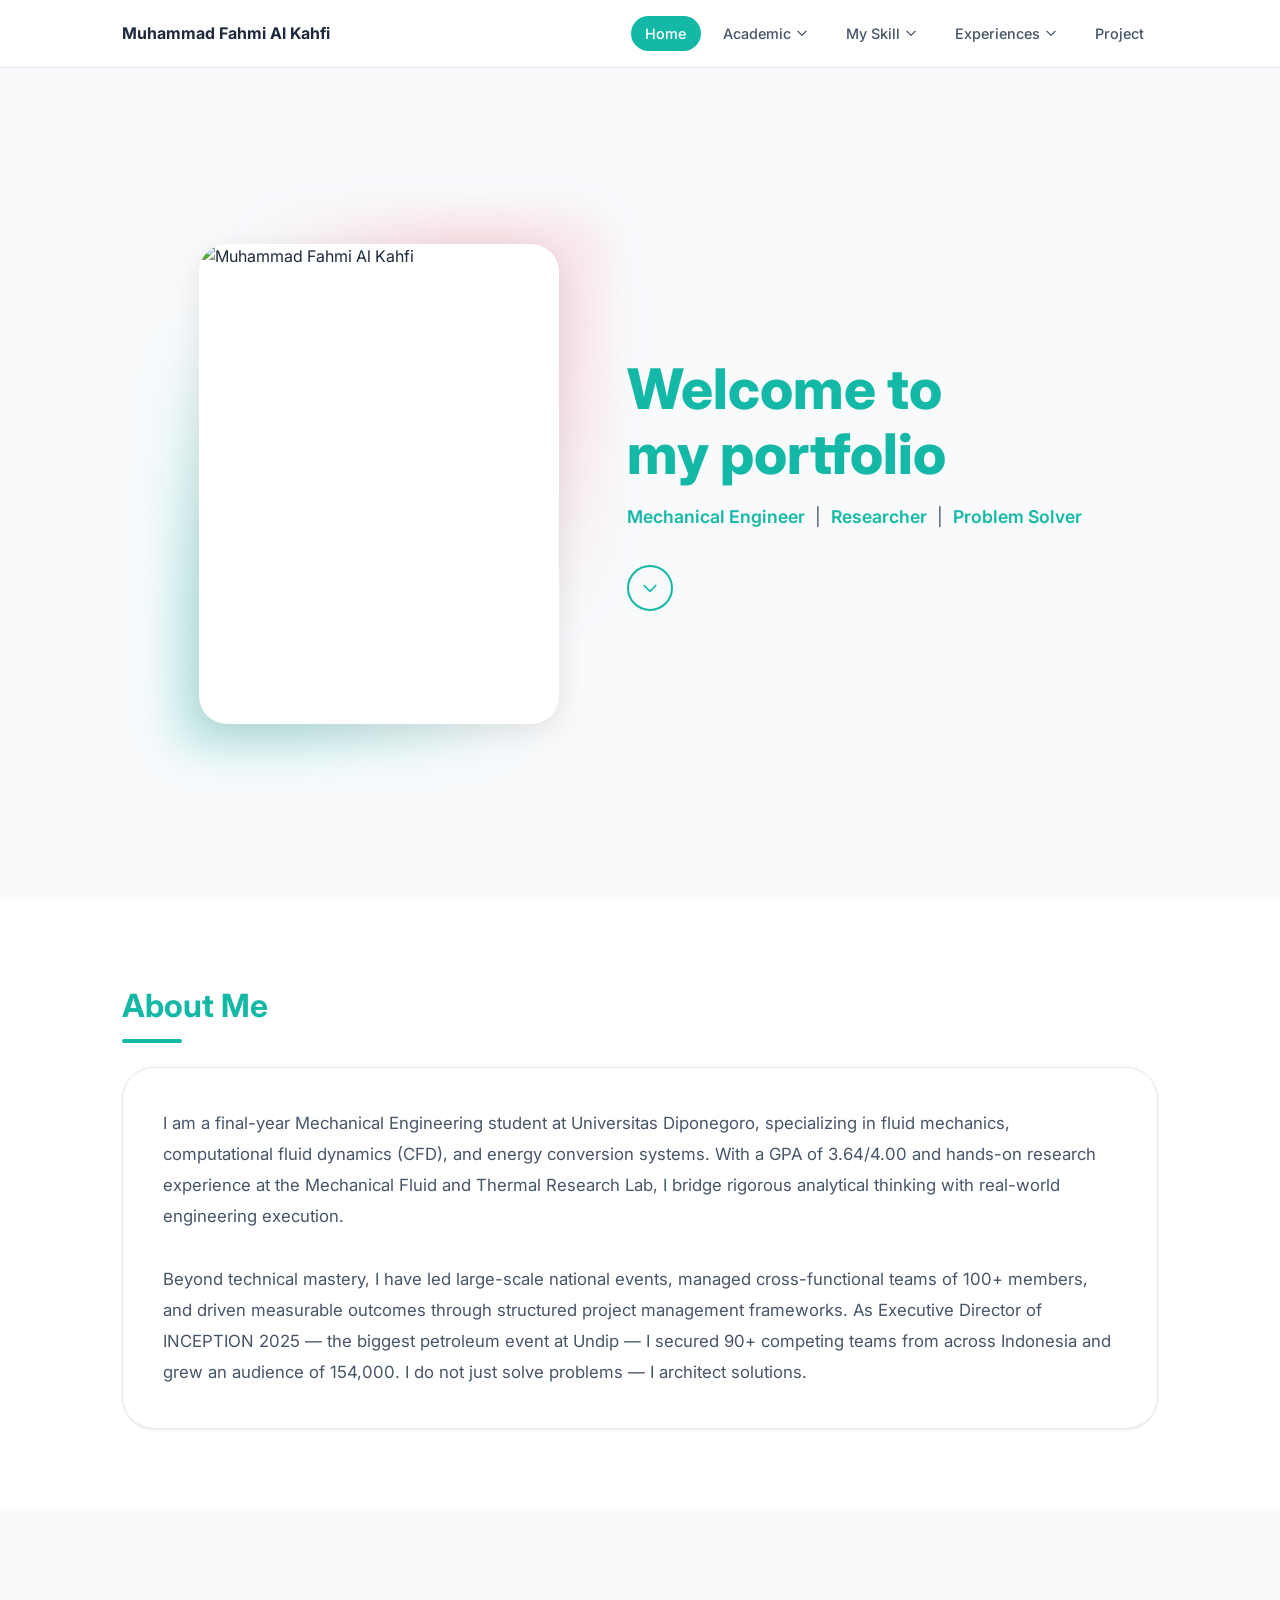
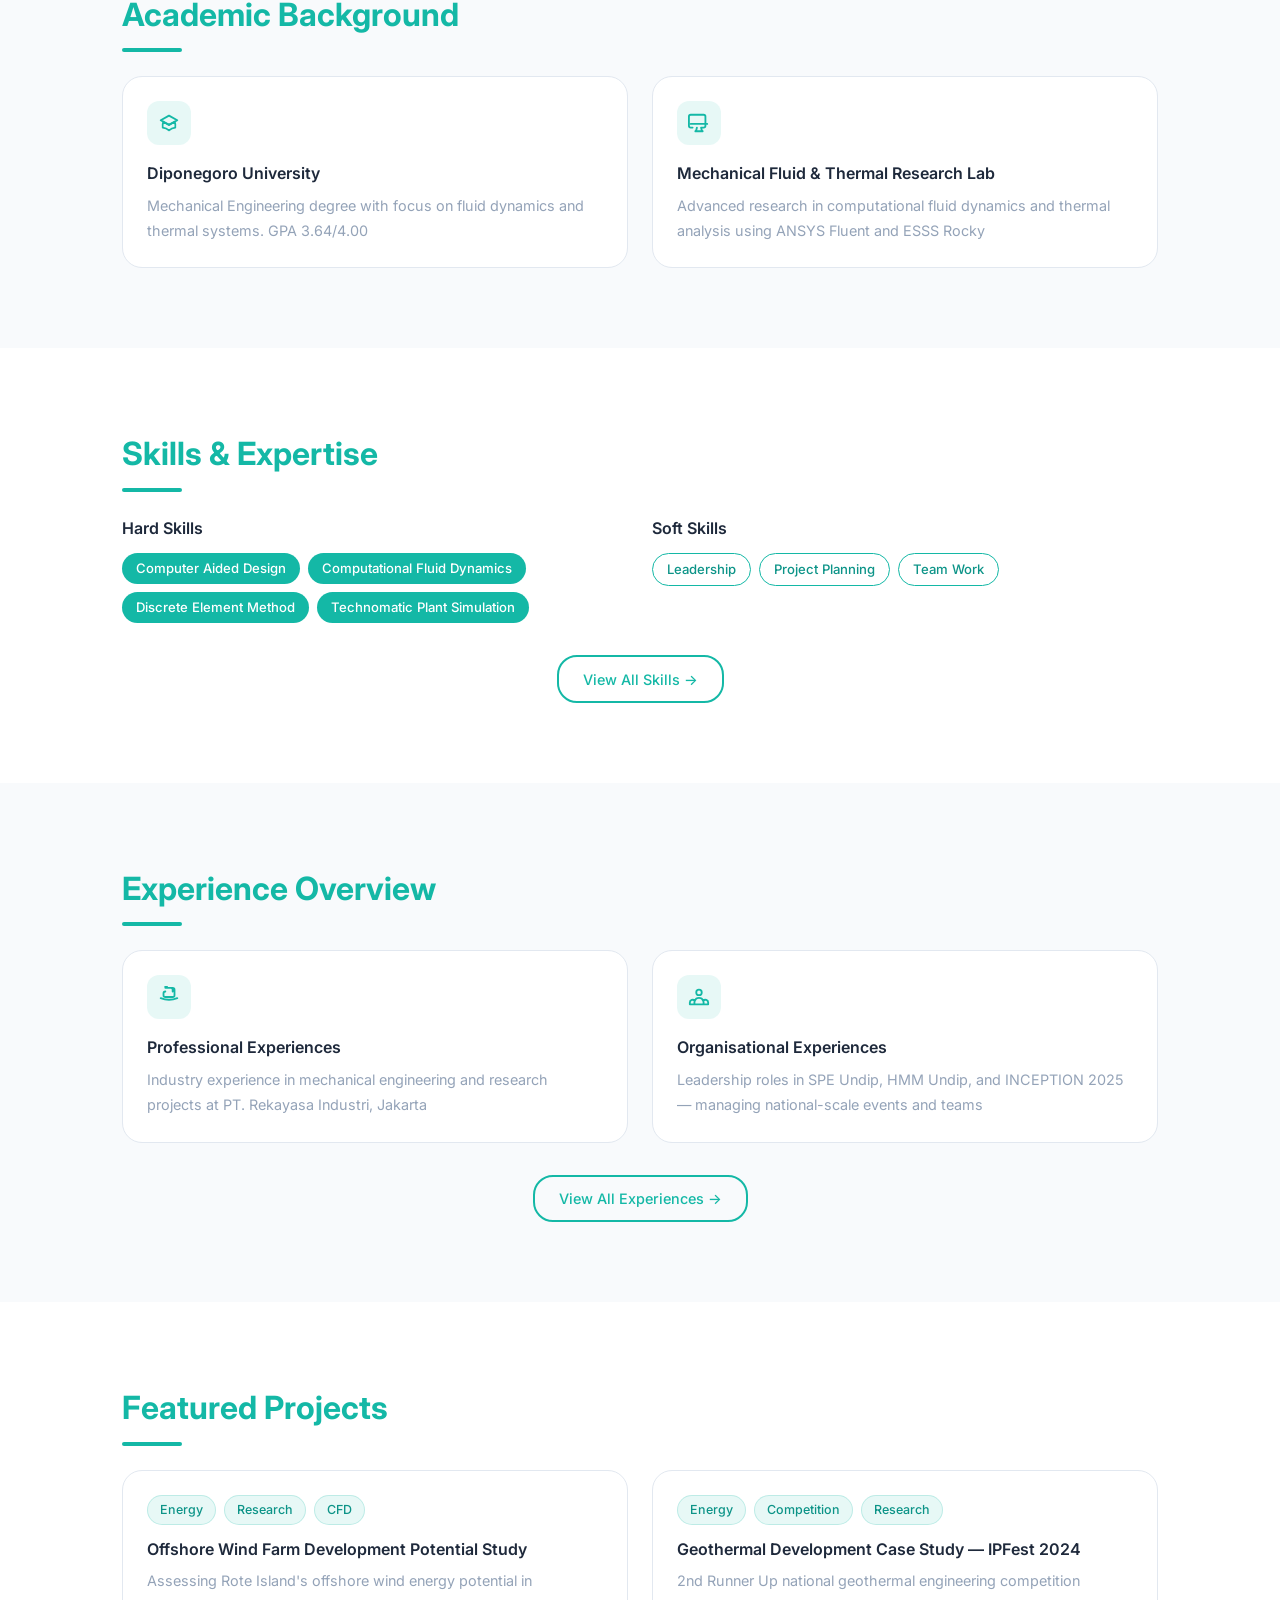
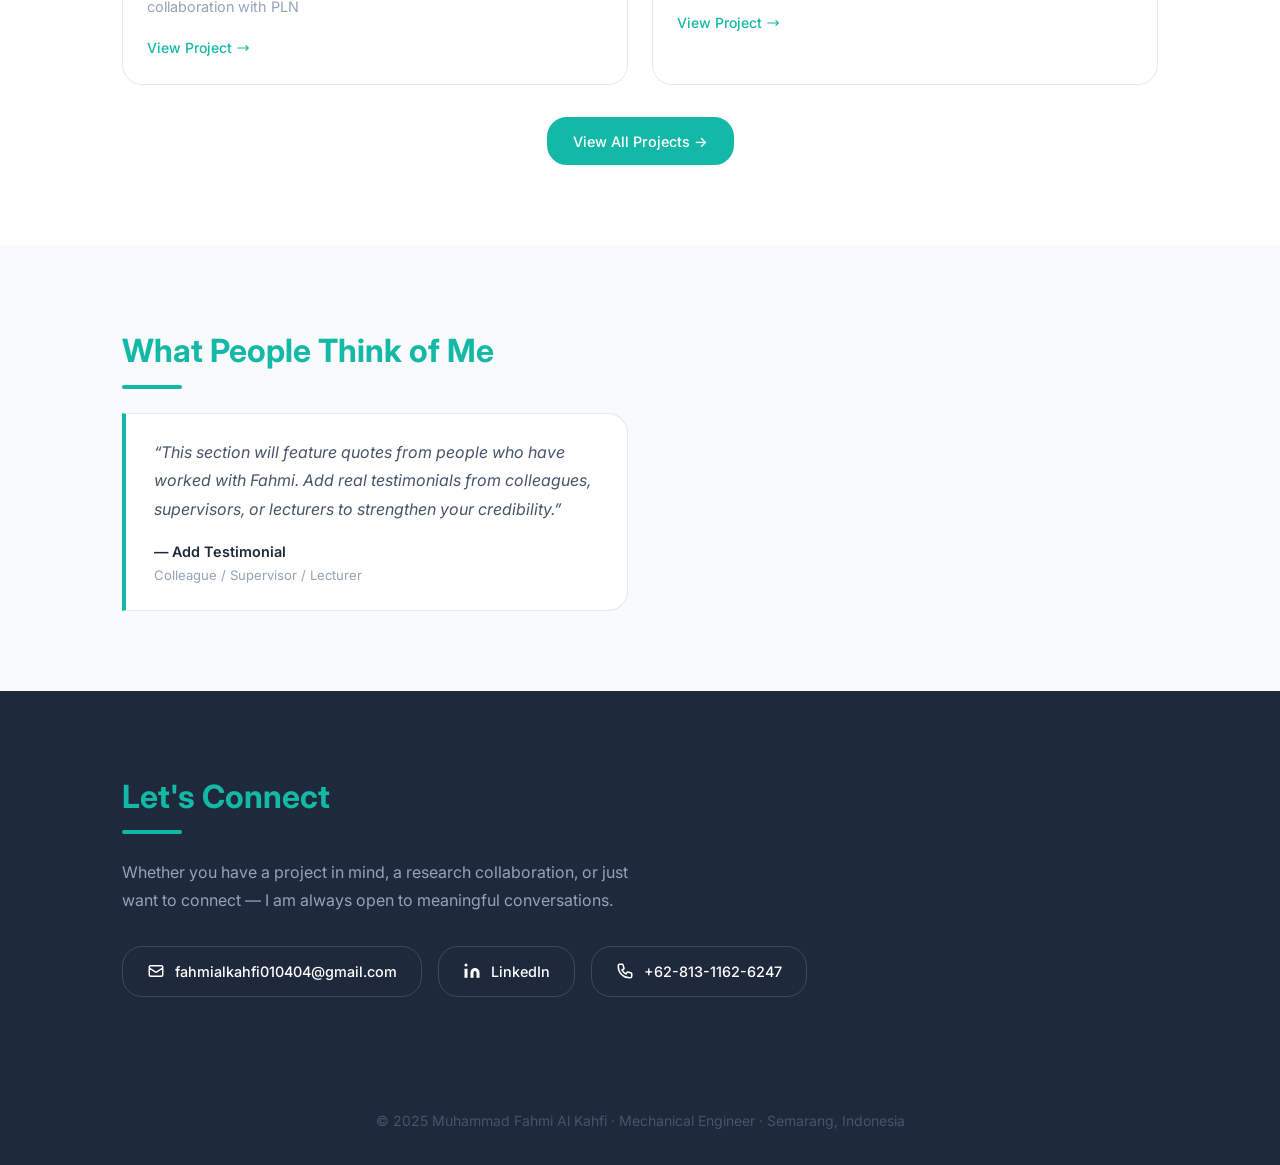
==== index.html @ cd157254 "Initial commit - portfolio website" ====
<!DOCTYPE html>
<html lang="en">
<head>
  <meta charset="UTF-8" />
  <meta name="viewport" content="width=device-width, initial-scale=1.0" />
  <title>Muhammad Fahmi Al Kahfi — Portfolio</title>
  <meta name="description" content="Portfolio of Muhammad Fahmi Al Kahfi — Mechanical Engineer, Researcher, Problem Solver." />
  <link rel="stylesheet" href="assets/style.css" />
  <style>
    /* ---- HERO ---- */
    .hero {
      min-height: calc(100vh - var(--nav-h));
      background: var(--bg);
      display: flex;
      align-items: center;
      overflow: hidden;
      position: relative;
    }
    .hero-inner {
      display: flex;
      align-items: center;
      justify-content: space-between;
      gap: 3rem;
      width: 100%;
    }
    /* Photo side */
    .hero-photo-wrap {
      position: relative;
      flex-shrink: 0;
      width: 380px;
    }
    .hero-glow {
      position: absolute;
      inset: -30px;
      border-radius: var(--radius-xl);
      background: radial-gradient(ellipse at 70% 20%, var(--pink-soft) 0%, transparent 55%),
                  radial-gradient(ellipse at 20% 80%, var(--teal-glow) 0%, transparent 55%);
      filter: blur(18px);
      z-index: 0;
    }
    .hero-photo-card {
      position: relative;
      z-index: 1;
      background: var(--white);
      border-radius: 28px;
      overflow: hidden;
      box-shadow: var(--shadow-lg);
      aspect-ratio: 3/4;
      max-height: 480px;
    }
    .hero-photo-card img {
      width: 100%;
      height: 100%;
      object-fit: cover;
      object-position: top center;
      display: block;
    }
    /* Text side */
    .hero-text { flex: 1; }
    .hero-text h1 {
      color: var(--teal);
      margin-bottom: 1rem;
    }
    .hero-roles {
      font-size: 1.1rem;
      color: var(--mid);
      margin-bottom: 2rem;
    }
    .hero-roles span { color: var(--teal); font-weight: 600; }

    /* ---- ABOUT ---- */
    .about-box {
      background: var(--white);
      border: 1px solid var(--border);
      border-radius: var(--radius-xl);
      padding: 2.5rem;
      box-shadow: var(--shadow-sm);
    }
    .about-box p {
      font-size: 1.05rem;
      line-height: 1.85;
    }

    /* ---- SUMMARY CARDS ---- */
    .summary-card {
      background: var(--white);
      border: 1px solid var(--border);
      border-radius: var(--radius-lg);
      padding: 1.5rem;
      transition: box-shadow var(--transition), transform var(--transition);
      display: block;
      color: inherit;
    }
    .summary-card:hover {
      box-shadow: var(--shadow-lg);
      transform: translateY(-4px);
    }
    .summary-card h4 { color: var(--dark); margin-bottom: 0.4rem; }
    .summary-card p { font-size: 0.9rem; color: var(--muted); }

    /* ---- SKILL CHIPS ---- */
    .skill-chips { display: flex; flex-wrap: wrap; gap: 0.5rem; margin-top: 0.75rem; }
    .chip {
      padding: 5px 14px;
      border-radius: 20px;
      font-size: 0.82rem;
      font-weight: 500;
      background: var(--teal);
      color: var(--white);
    }
    .chip.soft {
      background: transparent;
      border: 1.5px solid var(--teal);
      color: var(--teal-dark);
    }

    /* ---- TESTIMONIAL ---- */
    .testimonial-card {
      background: var(--white);
      border: 1px solid var(--border);
      border-left: 4px solid var(--teal);
      border-radius: 0 var(--radius-lg) var(--radius-lg) 0;
      padding: 1.5rem 1.75rem;
    }
    .testimonial-quote { font-size: 1rem; font-style: italic; color: var(--mid); margin-bottom: 1rem; line-height: 1.8; }
    .testimonial-author { font-weight: 600; color: var(--dark); font-size: 0.9rem; }
    .testimonial-role { font-size: 0.82rem; color: var(--muted); margin-top: 2px; }

    /* ---- CONTACT ---- */
    .contact-section { background: var(--dark); padding: 5rem 0; }
    .contact-section .section-title { color: var(--teal); }
    .contact-section p { color: var(--muted); }
    .contact-links { display: flex; flex-wrap: wrap; gap: 1rem; margin-top: 2rem; }
    .contact-link {
      display: flex; align-items: center; gap: 10px;
      padding: 0.8rem 1.5rem;
      border-radius: 20px;
      border: 1.5px solid rgba(255,255,255,0.15);
      color: var(--white);
      font-size: 0.9rem;
      font-weight: 500;
      transition: all var(--transition);
    }
    .contact-link:hover { border-color: var(--teal); color: var(--teal); }
    .contact-link svg { width: 18px; height: 18px; }

    @media (max-width: 800px) {
      .hero-inner { flex-direction: column; text-align: center; }
      .hero-photo-wrap { width: 260px; }
      .hero-text h1 { font-size: 2.2rem; }
    }
  </style>
</head>
<body>

<!-- ========== NAVBAR ========== -->
<nav class="navbar">
  <div class="container">
    <a href="index.html" class="nav-brand">Muhammad Fahmi Al Kahfi</a>
    <button class="nav-toggle" aria-label="Toggle menu">
      <svg fill="none" stroke="currentColor" viewBox="0 0 24 24"><path stroke-linecap="round" stroke-linejoin="round" stroke-width="2" d="M4 6h16M4 12h16M4 18h16"/></svg>
    </button>
    <ul class="nav-links">
      <li><a href="index.html" class="nav-link active">Home</a></li>
      <li class="nav-item">
        <a href="academic.html" class="nav-link">
          Academic
          <svg fill="none" stroke="currentColor" viewBox="0 0 24 24"><path stroke-linecap="round" stroke-linejoin="round" stroke-width="2" d="M19 9l-7 7-7-7"/></svg>
        </a>
        <div class="dropdown">
          <a href="academic.html#education">Diponegoro University</a>
          <a href="academic.html#research">Mechanical Fluid &amp; Thermal Research Lab</a>
        </div>
      </li>
      <li class="nav-item">
        <a href="skill.html" class="nav-link">
          My Skill
          <svg fill="none" stroke="currentColor" viewBox="0 0 24 24"><path stroke-linecap="round" stroke-linejoin="round" stroke-width="2" d="M19 9l-7 7-7-7"/></svg>
        </a>
        <div class="dropdown">
          <a href="skill.html#hard">Hard Skill</a>
          <a href="skill.html#soft">Soft Skill</a>
        </div>
      </li>
      <li class="nav-item">
        <a href="experience.html" class="nav-link">
          Experiences
          <svg fill="none" stroke="currentColor" viewBox="0 0 24 24"><path stroke-linecap="round" stroke-linejoin="round" stroke-width="2" d="M19 9l-7 7-7-7"/></svg>
        </a>
        <div class="dropdown">
          <a href="experience.html#professional">Professional</a>
          <a href="experience.html#organisational">Organisational</a>
          <a href="experience.html#other">Other Experience</a>
        </div>
      </li>
      <li><a href="project.html" class="nav-link">Project</a></li>
    </ul>
  </div>
</nav>

<!-- ========== HERO ========== -->
<section class="hero" id="home">
  <div class="container">
    <div class="hero-inner">

      <!-- Photo -->
      <div class="hero-photo-wrap">
        <div class="hero-glow"></div>
        <div class="hero-photo-card">
          <img src="Resource/Profile Picture.png" alt="Muhammad Fahmi Al Kahfi" />
        </div>
      </div>

      <!-- Text -->
      <div class="hero-text">
        <h1 id="hero-tagline">Welcome to<br>my portfolio</h1>
        <p class="hero-roles" id="hero-roles">
          <span>Mechanical Engineer</span> &nbsp;|&nbsp;
          <span>Researcher</span> &nbsp;|&nbsp;
          <span>Problem Solver</span>
        </p>
        <button class="btn-scroll" data-scroll="#about" aria-label="Scroll down">
          <svg fill="none" stroke="currentColor" viewBox="0 0 24 24"><path stroke-linecap="round" stroke-linejoin="round" stroke-width="2" d="M19 9l-7 7-7-7"/></svg>
        </button>
      </div>

    </div>
  </div>
</section>

<!-- ========== ABOUT ME ========== -->
<section class="section-alt" id="about">
  <div class="container">
    <div class="animate">
      <div class="section-title" data-label="index.aboutTitle">About Me</div>
      <div class="divider"></div>
      <div class="about-box">
        <p id="about-text">
          I am a final-year Mechanical Engineering student at Universitas Diponegoro, specializing in fluid mechanics, computational fluid dynamics (CFD), and energy conversion systems. With a GPA of 3.64/4.00 and hands-on research experience at the Mechanical Fluid and Thermal Research Lab, I bridge rigorous analytical thinking with real-world engineering execution.
          <br><br>
          Beyond technical mastery, I have led large-scale national events, managed cross-functional teams of 100+ members, and driven measurable outcomes through structured project management frameworks. As Executive Director of INCEPTION 2025 — the biggest petroleum event at Undip — I secured 90+ competing teams from across Indonesia and grew an audience of 154,000. I do not just solve problems — I architect solutions.
        </p>
      </div>
    </div>
  </div>
</section>

<!-- ========== ACADEMIC BACKGROUND ========== -->
<section class="section" id="academic-summary">
  <div class="container">
    <div class="animate">
      <div class="section-title" data-label="index.academicTitle">Academic Background</div>
      <div class="divider"></div>
      <div class="grid-2">
        <a href="academic.html#education" class="summary-card">
          <div class="card-icon">
            <svg fill="none" stroke="currentColor" viewBox="0 0 24 24"><path stroke-linecap="round" stroke-linejoin="round" stroke-width="2" d="M12 14l9-5-9-5-9 5 9 5z"/><path stroke-linecap="round" stroke-linejoin="round" stroke-width="2" d="M12 14l6.16-3.422a12.083 12.083 0 01.665 6.479A11.952 11.952 0 0012 20.055a11.952 11.952 0 00-6.824-2.998 12.078 12.078 0 01.665-6.479L12 14z"/></svg>
          </div>
          <h4>Diponegoro University</h4>
          <p>Mechanical Engineering degree with focus on fluid dynamics and thermal systems. GPA 3.64/4.00</p>
        </a>
        <a href="academic.html#research" class="summary-card">
          <div class="card-icon">
            <svg fill="none" stroke="currentColor" viewBox="0 0 24 24"><path stroke-linecap="round" stroke-linejoin="round" stroke-width="2" d="M9.75 17L9 20l-1 1h8l-1-1-.75-3M3 13h18M5 17H3a2 2 0 01-2-2V5a2 2 0 012-2h14a2 2 0 012 2v10a2 2 0 01-2 2h-2"/></svg>
          </div>
          <h4>Mechanical Fluid &amp; Thermal Research Lab</h4>
          <p>Advanced research in computational fluid dynamics and thermal analysis using ANSYS Fluent and ESSS Rocky</p>
        </a>
      </div>
    </div>
  </div>
</section>

<!-- ========== SKILLS & EXPERTISE ========== -->
<section class="section-alt" id="skills-summary">
  <div class="container">
    <div class="animate">
      <div class="section-title" data-label="index.skillsTitle">Skills &amp; Expertise</div>
      <div class="divider"></div>
      <div class="grid-2">
        <div>
          <h4 style="margin-bottom:0.75rem; color:var(--dark);" data-label="index.skillsHardLabel">Hard Skills</h4>
          <div class="skill-chips" id="skills-hard-chips">
            <span class="chip">Computer Aided Design</span>
            <span class="chip">Computational Fluid Dynamic</span>
            <span class="chip">Discrete Element Method</span>
            <span class="chip">Technomatic Plant Simulation</span>
          </div>
        </div>
        <div>
          <h4 style="margin-bottom:0.75rem; color:var(--dark);" data-label="index.skillsSoftLabel">Soft Skills</h4>
          <div class="skill-chips" id="skills-soft-chips">
            <span class="chip soft">Leadership</span>
            <span class="chip soft">Project Planning</span>
            <span class="chip soft">Team Work</span>
          </div>
        </div>
      </div>
      <div style="margin-top:2rem; text-align:center;">
        <a href="skill.html" class="btn btn-outline">View All Skills →</a>
      </div>
    </div>
  </div>
</section>

<!-- ========== EXPERIENCE OVERVIEW ========== -->
<section class="section" id="experience-summary">
  <div class="container">
    <div class="animate">
      <div class="section-title" data-label="index.experienceTitle">Experience Overview</div>
      <div class="divider"></div>
      <div class="grid-2">
        <a href="experience.html#professional" class="summary-card">
          <div class="card-icon">
            <svg fill="none" stroke="currentColor" viewBox="0 0 24 24"><path stroke-linecap="round" stroke-linejoin="round" stroke-width="2" d="M21 13.255A23.931 23.931 0 0112 15c-3.183 0-6.22-.62-9-1.745M16 6V4a2 2 0 00-2-2h-4a2 2 0 00-2-2v2m8 0H8m8 0a2 2 0 012 2v6a2 2 0 01-2 2H8a2 2 0 01-2-2V8a2 2 0 012-2"/></svg>
          </div>
          <h4>Professional Experiences</h4>
          <p>Industry experience in mechanical engineering and research projects at PT. Rekayasa Industri, Jakarta</p>
        </a>
        <a href="experience.html#organisational" class="summary-card">
          <div class="card-icon">
            <svg fill="none" stroke="currentColor" viewBox="0 0 24 24"><path stroke-linecap="round" stroke-linejoin="round" stroke-width="2" d="M17 20h5v-2a3 3 0 00-5.356-1.857M17 20H7m10 0v-2c0-.656-.126-1.283-.356-1.857M7 20H2v-2a3 3 0 015.356-1.857M7 20v-2c0-.656.126-1.283.356-1.857m0 0a5.002 5.002 0 019.288 0M15 7a3 3 0 11-6 0 3 3 0 016 0z"/></svg>
          </div>
          <h4>Organisational Experiences</h4>
          <p>Leadership roles in SPE Undip, HMM Undip, and INCEPTION 2025 — managing national-scale events and teams</p>
        </a>
      </div>
      <div style="margin-top:2rem; text-align:center;">
        <a href="experience.html" class="btn btn-outline">View All Experiences →</a>
      </div>
    </div>
  </div>
</section>

<!-- ========== FEATURED PROJECTS ========== -->
<section class="section-alt" id="projects-summary">
  <div class="container">
    <div class="animate">
      <div class="section-title" data-label="index.projectsTitle">Featured Projects</div>
      <div class="divider"></div>
      <div class="grid-2" id="featured-projects-grid">
        <div class="summary-card">
          <div class="tag-row" style="margin-bottom:0.75rem;">
            <span class="tag">Energy</span>
            <span class="tag">Research</span>
          </div>
          <h4>Offshore Wind Farm Development Study</h4>
          <p style="margin-top:0.4rem;">Assessing Rote Island's offshore wind energy potential in collaboration with PLN — supporting Indonesia's renewable energy goals.</p>
          <div style="margin-top:1rem;">
            <a href="project.html" class="link-teal">View Project
              <svg fill="none" stroke="currentColor" viewBox="0 0 24 24"><path stroke-linecap="round" stroke-linejoin="round" stroke-width="2" d="M17 8l4 4m0 0l-4 4m4-4H3"/></svg>
            </a>
          </div>
        </div>
        <div class="summary-card">
          <div class="tag-row" style="margin-bottom:0.75rem;">
            <span class="tag">Energy</span>
            <span class="tag">Competition</span>
          </div>
          <h4>Geothermal Development — IPFest 2024</h4>
          <p style="margin-top:0.4rem;">Led team to 2nd Runner Up in the national Geothermal Development Competition — delivering a full resource-to-plant engineering proposal.</p>
          <div style="margin-top:1rem;">
            <a href="project.html" class="link-teal">View Project
              <svg fill="none" stroke="currentColor" viewBox="0 0 24 24"><path stroke-linecap="round" stroke-linejoin="round" stroke-width="2" d="M17 8l4 4m0 0l-4 4m4-4H3"/></svg>
            </a>
          </div>
        </div>
      </div>
      <div style="margin-top:2rem; text-align:center;">
        <a href="project.html" class="btn btn-primary">View All Projects →</a>
      </div>
    </div>
  </div>
</section>

<!-- ========== WHAT PEOPLE THINK ========== -->
<section class="section" id="testimonials">
  <div class="container">
    <div class="animate">
      <div class="section-title" data-label="index.testimonialsTitle">What People Think of Me</div>
      <div class="divider"></div>
      <div class="grid-2" id="testimonials-grid">
        <div class="testimonial-card">
          <p class="testimonial-quote">"Add a testimonial from a colleague, supervisor, or lecturer who has worked with you. Real quotes significantly strengthen credibility with recruiters."</p>
          <div class="testimonial-author">— Name Here</div>
          <div class="testimonial-role">Title / Position</div>
        </div>
        <div class="testimonial-card">
          <p class="testimonial-quote">"Another testimonial from someone who has directly observed your technical skills, leadership, or work ethic in action."</p>
          <div class="testimonial-author">— Name Here</div>
          <div class="testimonial-role">Title / Position</div>
        </div>
      </div>
    </div>
  </div>
</section>

<!-- ========== LET'S CONNECT ========== -->
<section class="contact-section" id="contact">
  <div class="container">
    <div class="animate">
      <div class="section-title" data-label="index.connectTitle">Let's Connect</div>
      <div class="divider"></div>
      <p style="max-width:520px;">Whether you have a project in mind, a research collaboration, or just want to connect — I am always open to meaningful conversations.</p>
      <div class="contact-links">
        <a href="mailto:fahmialkahfi010404@gmail.com" class="contact-link" id="contact-email">
          <svg fill="none" stroke="currentColor" viewBox="0 0 24 24"><path stroke-linecap="round" stroke-linejoin="round" stroke-width="2" d="M3 8l7.89 5.26a2 2 0 002.22 0L21 8M5 19h14a2 2 0 002-2V7a2 2 0 00-2-2H5a2 2 0 00-2 2v10a2 2 0 002 2z"/></svg>
          <span>fahmialkahfi010404@gmail.com</span>
        </a>
        <a href="https://www.linkedin.com/in/fahmialkahfi/" target="_blank" rel="noopener" class="contact-link" id="contact-linkedin">
          <svg fill="currentColor" viewBox="0 0 24 24"><path d="M16 8a6 6 0 016 6v7h-4v-7a2 2 0 00-2-2 2 2 0 00-2 2v7h-4v-7a6 6 0 016-6zM2 9h4v12H2z"/><circle cx="4" cy="4" r="2"/></svg>
          LinkedIn
        </a>
        <a href="tel:+6281311626247" class="contact-link" id="contact-phone">
          <svg fill="none" stroke="currentColor" viewBox="0 0 24 24"><path stroke-linecap="round" stroke-linejoin="round" stroke-width="2" d="M3 5a2 2 0 012-2h3.28a1 1 0 01.948.684l1.498 4.493a1 1 0 01-.502 1.21l-2.257 1.13a11.042 11.042 0 005.516 5.516l1.13-2.257a1 1 0 011.21-.502l4.493 1.498a1 1 0 01.684.949V19a2 2 0 01-2 2h-1C9.716 21 3 14.284 3 6V5z"/></svg>
          <span>+62-813-1162-6247</span>
        </a>
      </div>
    </div>
  </div>
</section>

<!-- ========== FOOTER ========== -->
<footer>
  <div class="container">
    <p>© 2025 Muhammad Fahmi Al Kahfi · Mechanical Engineer · Semarang, Indonesia</p>
  </div>
</footer>

<script src="assets/main.js"></script>
<script src="assets/loader.js" defer></script>
</body>
</html>
---- assets/style.css ----
/* =============================================
   PORTFOLIO — Muhammad Fahmi Al Kahfi
   Design System & Shared Styles
   ============================================= */

/* --- Google Fonts --- */
@import url('https://fonts.googleapis.com/css2?family=Inter:wght@300;400;500;600;700;800&display=swap');

/* --- CSS Variables --- */
:root {
  --teal:        #14B8A6;
  --teal-dark:   #0D9488;
  --teal-light:  #CCFBF1;
  --teal-soft:   rgba(20, 184, 166, 0.1);

  --dark:        #1E293B;
  --mid:         #475569;
  --muted:       #94A3B8;
  --border:      #E2E8F0;
  --bg:          #F8FAFC;
  --white:       #FFFFFF;

  --pink-soft:   rgba(251, 113, 133, 0.25);
  --teal-glow:   rgba(20, 184, 166, 0.30);

  --radius-sm:   8px;
  --radius-md:   12px;
  --radius-lg:   20px;
  --radius-xl:   32px;

  --shadow-sm:   0 1px 3px rgba(0,0,0,0.08);
  --shadow-md:   0 4px 16px rgba(0,0,0,0.08);
  --shadow-lg:   0 8px 32px rgba(0,0,0,0.10);

  --nav-h:       68px;
  --transition:  0.25s ease;
}

/* --- Reset & Base --- */
*, *::before, *::after { box-sizing: border-box; margin: 0; padding: 0; }

html { scroll-behavior: smooth; }

body {
  font-family: 'Inter', sans-serif;
  background: var(--bg);
  color: var(--dark);
  line-height: 1.6;
  -webkit-font-smoothing: antialiased;
}

a { text-decoration: none; color: inherit; }
ul { list-style: none; }
img { max-width: 100%; display: block; }
button { cursor: pointer; font-family: inherit; }

/* --- Typography --- */
h1 { font-size: clamp(2.2rem, 5vw, 3.5rem); font-weight: 800; line-height: 1.15; }
h2 { font-size: clamp(1.6rem, 3vw, 2.2rem); font-weight: 700; line-height: 1.25; }
h3 { font-size: 1.2rem; font-weight: 600; }
h4 { font-size: 1rem; font-weight: 600; }
p  { color: var(--mid); line-height: 1.75; }

.section-title {
  font-size: clamp(1.5rem, 3vw, 2rem);
  font-weight: 700;
  color: var(--teal);
  margin-bottom: 0.5rem;
}
.section-subtitle {
  color: var(--muted);
  font-size: 1rem;
  margin-bottom: 2.5rem;
}
.page-hero-title {
  font-size: clamp(2rem, 4vw, 3rem);
  font-weight: 800;
  color: var(--dark);
  text-align: center;
  margin-bottom: 0.5rem;
}
.page-hero-sub {
  text-align: center;
  color: var(--muted);
  font-size: 1rem;
  margin-bottom: 3rem;
}

/* --- Layout --- */
.container {
  max-width: 1100px;
  margin: 0 auto;
  padding: 0 2rem;
}
.section {
  padding: 5rem 0;
}
.section-alt {
  background: var(--white);
  padding: 5rem 0;
}
.grid-2 { display: grid; grid-template-columns: 1fr 1fr; gap: 1.5rem; }
.grid-3 { display: grid; grid-template-columns: repeat(3, 1fr); gap: 1.5rem; }

/* --- Navbar --- */
.navbar {
  position: sticky;
  top: 0;
  z-index: 1000;
  background: var(--white);
  border-bottom: 1px solid var(--border);
  height: var(--nav-h);
  display: flex;
  align-items: center;
}
.navbar .container {
  display: flex;
  justify-content: space-between;
  align-items: center;
  width: 100%;
}
.nav-brand {
  font-size: 1rem;
  font-weight: 700;
  color: var(--dark);
  white-space: nowrap;
}
.nav-links {
  display: flex;
  align-items: center;
  gap: 0.5rem;
}
.nav-item {
  position: relative;
}
.nav-link {
  display: flex;
  align-items: center;
  gap: 4px;
  padding: 0.4rem 0.9rem;
  border-radius: 20px;
  font-size: 0.9rem;
  font-weight: 500;
  color: var(--mid);
  transition: color var(--transition);
  white-space: nowrap;
}
.nav-link:hover { color: var(--teal); }
.nav-link.active {
  background: var(--teal);
  color: var(--white);
}
.nav-link.active:hover { color: var(--white); }
.nav-link svg { width: 14px; height: 14px; transition: transform var(--transition); }
.nav-item:hover .nav-link svg { transform: rotate(180deg); }

/* Dropdown — top:100% + padding-top bridges the gap so hover stays active */
.dropdown {
  display: none;
  position: absolute;
  top: 100%;
  left: 0;
  min-width: 200px;
  background: var(--white);
  border: 1px solid var(--border);
  border-radius: var(--radius-md);
  box-shadow: var(--shadow-lg);
  overflow: visible;
  z-index: 999;
  padding-top: 8px;
}
/* Invisible bridge so moving mouse into dropdown doesn't break hover */
.dropdown::before {
  content: '';
  position: absolute;
  top: -8px;
  left: 0;
  right: 0;
  height: 8px;
}
/* Visible box starts below the bridge */
.dropdown a:first-child { border-radius: var(--radius-md) var(--radius-md) 0 0; }
.dropdown a:last-child  { border-radius: 0 0 var(--radius-md) var(--radius-md); }
.nav-item:hover .dropdown { display: block; }
.dropdown a {
  display: block;
  padding: 0.7rem 1.2rem;
  font-size: 0.875rem;
  color: var(--mid);
  transition: background var(--transition), color var(--transition);
}
.dropdown a:hover {
  background: var(--teal-soft);
  color: var(--teal-dark);
}

/* Mobile toggle */
.nav-toggle {
  display: none;
  background: none;
  border: none;
  padding: 0.5rem;
  color: var(--dark);
}
.nav-toggle svg { width: 24px; height: 24px; }

/* --- Buttons --- */
.btn {
  display: inline-flex;
  align-items: center;
  gap: 8px;
  padding: 0.65rem 1.5rem;
  border-radius: 20px;
  font-size: 0.9rem;
  font-weight: 500;
  transition: all var(--transition);
  border: 2px solid transparent;
}
.btn-primary {
  background: var(--teal);
  color: var(--white);
  border-color: var(--teal);
}
.btn-primary:hover {
  background: var(--teal-dark);
  border-color: var(--teal-dark);
  transform: translateY(-1px);
  box-shadow: var(--shadow-md);
}
.btn-outline {
  background: transparent;
  color: var(--teal);
  border-color: var(--teal);
}
.btn-outline:hover {
  background: var(--teal);
  color: var(--white);
}
.btn-scroll {
  width: 46px; height: 46px;
  border-radius: 50%;
  background: transparent;
  border: 2px solid var(--teal);
  color: var(--teal);
  display: flex; align-items: center; justify-content: center;
  transition: all var(--transition);
  cursor: pointer;
}
.btn-scroll:hover {
  background: var(--teal);
  color: var(--white);
}
.btn-scroll svg { width: 20px; height: 20px; }

/* --- Cards --- */
.card {
  background: var(--white);
  border: 1px solid var(--border);
  border-radius: var(--radius-lg);
  padding: 1.75rem;
  transition: box-shadow var(--transition), transform var(--transition);
}
.card:hover {
  box-shadow: var(--shadow-lg);
  transform: translateY(-3px);
}
.card-icon {
  width: 44px; height: 44px;
  background: var(--teal-soft);
  border-radius: var(--radius-md);
  display: flex; align-items: center; justify-content: center;
  color: var(--teal);
  margin-bottom: 1rem;
}
.card-icon svg { width: 22px; height: 22px; }

/* --- Tags / Badges --- */
.tag {
  display: inline-flex;
  align-items: center;
  padding: 4px 12px;
  border-radius: 20px;
  font-size: 0.78rem;
  font-weight: 500;
  background: var(--teal-soft);
  color: var(--teal-dark);
  border: 1px solid rgba(20, 184, 166, 0.2);
  transition: all var(--transition);
  cursor: pointer;
}
.tag:hover, .tag.active {
  background: var(--teal);
  color: var(--white);
  border-color: var(--teal);
}
.tag-row {
  display: flex;
  flex-wrap: wrap;
  gap: 0.5rem;
}

/* --- Progress Bar --- */
.progress-wrap { margin-top: 0.75rem; }
.progress-label {
  display: flex;
  justify-content: space-between;
  font-size: 0.8rem;
  color: var(--muted);
  margin-bottom: 4px;
}
.progress-bar {
  height: 6px;
  background: var(--border);
  border-radius: 3px;
  overflow: hidden;
}
.progress-fill {
  height: 100%;
  background: linear-gradient(90deg, var(--teal-dark), var(--teal));
  border-radius: 3px;
  transition: width 1s ease;
  width: 0;
}

/* --- Timeline --- */
.timeline { position: relative; padding-left: 28px; }
.timeline::before {
  content: '';
  position: absolute;
  left: 6px; top: 8px; bottom: 0;
  width: 2px;
  background: var(--border);
}
.timeline-item {
  position: relative;
  margin-bottom: 2rem;
}
.timeline-dot {
  position: absolute;
  left: -24px; top: 6px;
  width: 12px; height: 12px;
  border-radius: 50%;
  background: var(--teal);
  border: 2px solid var(--white);
  box-shadow: 0 0 0 2px var(--teal);
}
.timeline-dot.inactive {
  background: var(--border);
  box-shadow: 0 0 0 2px var(--border);
}
.timeline-meta {
  display: flex;
  justify-content: space-between;
  flex-wrap: wrap;
  gap: 0.25rem;
  margin-bottom: 0.4rem;
}
.timeline-org {
  font-size: 0.85rem;
  color: var(--teal);
  font-weight: 500;
}
.timeline-period {
  font-size: 0.8rem;
  color: var(--muted);
  display: flex;
  align-items: center;
  gap: 4px;
}
.timeline-location {
  font-size: 0.8rem;
  color: var(--muted);
}

/* --- Section Divider --- */
.divider {
  width: 60px;
  height: 4px;
  background: var(--teal);
  border-radius: 2px;
  margin-bottom: 1.5rem;
}

/* --- Link styled --- */
.link-teal {
  color: var(--teal);
  font-size: 0.875rem;
  font-weight: 500;
  display: inline-flex;
  align-items: center;
  gap: 4px;
  transition: color var(--transition);
}
.link-teal:hover { color: var(--teal-dark); }
.link-teal svg { width: 14px; height: 14px; }

/* --- Image Gallery --- */
.img-gallery {
  display: flex;
  gap: 0.75rem;
  overflow-x: auto;
  padding-bottom: 0.5rem;
  scroll-snap-type: x mandatory;
}
.img-gallery::-webkit-scrollbar { height: 4px; }
.img-gallery::-webkit-scrollbar-track { background: var(--border); border-radius: 2px; }
.img-gallery::-webkit-scrollbar-thumb { background: var(--teal); border-radius: 2px; }
.img-gallery img {
  width: 160px;
  height: 110px;
  object-fit: cover;
  border-radius: var(--radius-sm);
  flex-shrink: 0;
  scroll-snap-align: start;
}

/* --- Expand Panel --- */
.expand-panel {
  max-height: 0;
  overflow: hidden;
  transition: max-height 0.4s ease, padding 0.3s ease;
}
.expand-panel.open {
  max-height: 600px;
}
.expand-panel-inner {
  padding-top: 1rem;
  border-top: 1px solid var(--border);
  margin-top: 1rem;
}

/* --- Modal / Overlay --- */
.modal-overlay {
  display: none;
  position: fixed;
  inset: 0;
  background: rgba(15, 23, 42, 0.7);
  z-index: 2000;
  align-items: center;
  justify-content: center;
  padding: 1rem;
  backdrop-filter: blur(4px);
}
.modal-overlay.open { display: flex; }
.modal {
  background: var(--white);
  border-radius: var(--radius-xl);
  max-width: 720px;
  width: 100%;
  max-height: 90vh;
  overflow-y: auto;
  padding: 2.5rem;
  position: relative;
  animation: modalIn 0.3s ease;
}
@keyframes modalIn {
  from { opacity: 0; transform: scale(0.95) translateY(20px); }
  to   { opacity: 1; transform: scale(1) translateY(0); }
}
.modal-close {
  position: absolute;
  top: 1.25rem; right: 1.25rem;
  width: 36px; height: 36px;
  border-radius: 50%;
  background: var(--bg);
  border: none;
  display: flex; align-items: center; justify-content: center;
  color: var(--mid);
  transition: background var(--transition);
}
.modal-close:hover { background: var(--border); }
.modal-close svg { width: 18px; height: 18px; }

/* --- Footer --- */
footer {
  background: var(--dark);
  color: var(--muted);
  padding: 2rem 0;
  text-align: center;
  font-size: 0.875rem;
}
footer a { color: var(--teal); }

/* --- Responsive --- */
@media (max-width: 900px) {
  .grid-2 { grid-template-columns: 1fr; }
  .grid-3 { grid-template-columns: 1fr 1fr; }
}
@media (max-width: 640px) {
  .container { padding: 0 1.25rem; }
  .section, .section-alt { padding: 3.5rem 0; }
  .grid-3 { grid-template-columns: 1fr; }
  .nav-links { display: none; flex-direction: column; position: absolute; top: var(--nav-h); left: 0; right: 0; background: var(--white); padding: 1rem; border-bottom: 1px solid var(--border); gap: 0.25rem; }
  .nav-links.open { display: flex; }
  .nav-toggle { display: block; }
  .dropdown { position: static; box-shadow: none; border: none; padding-left: 1rem; }
}
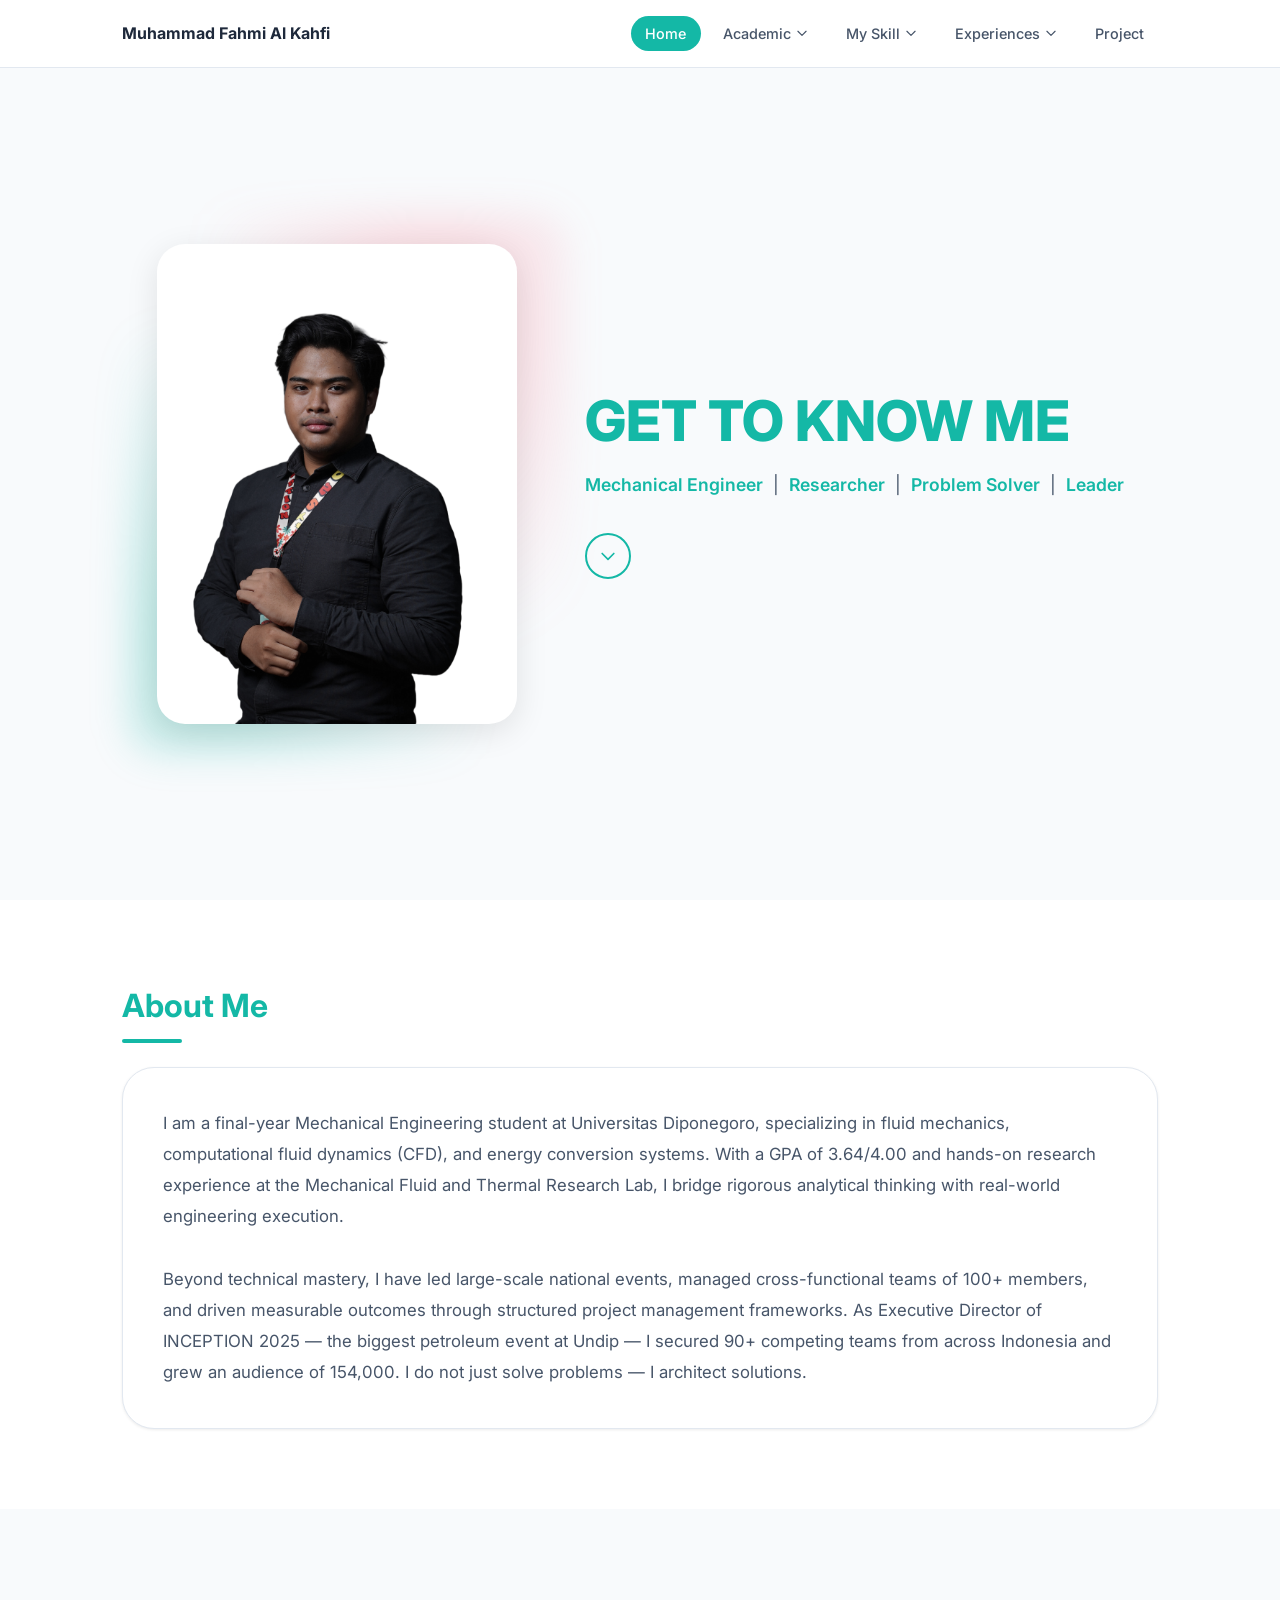
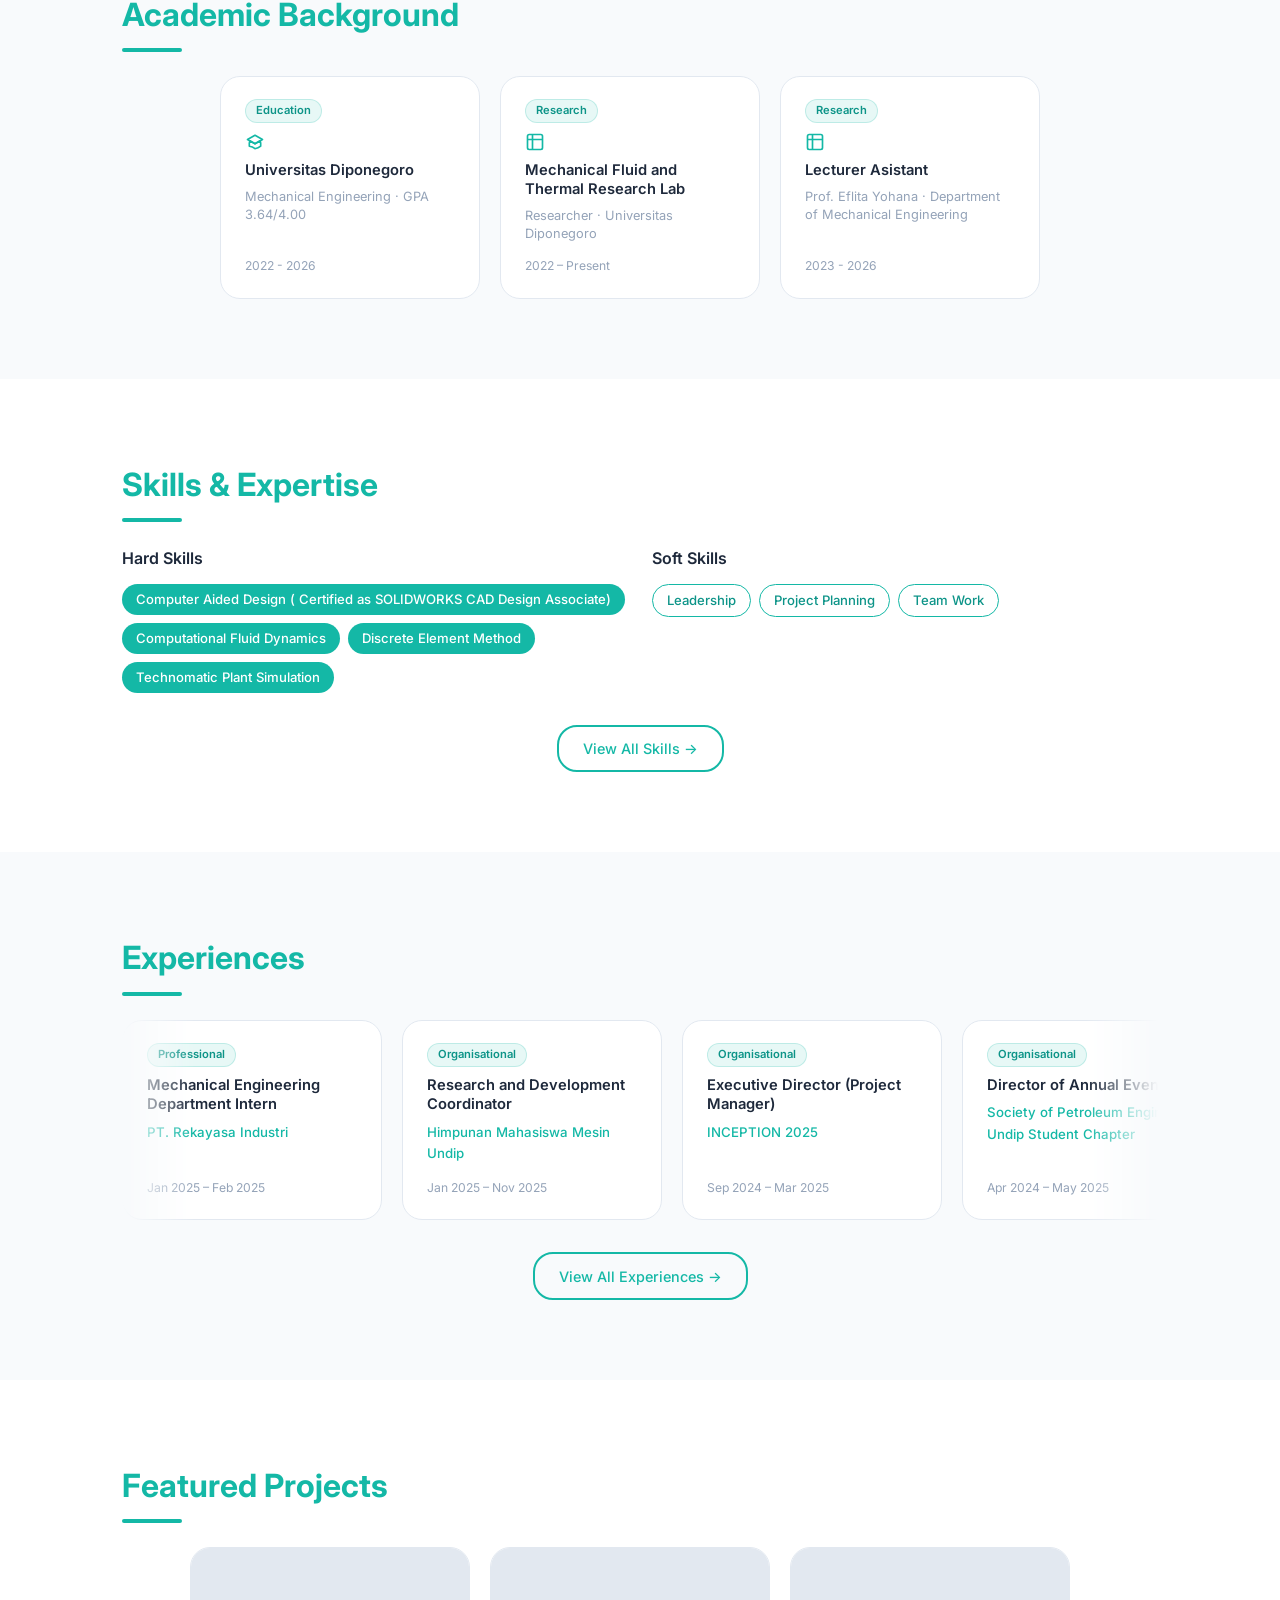
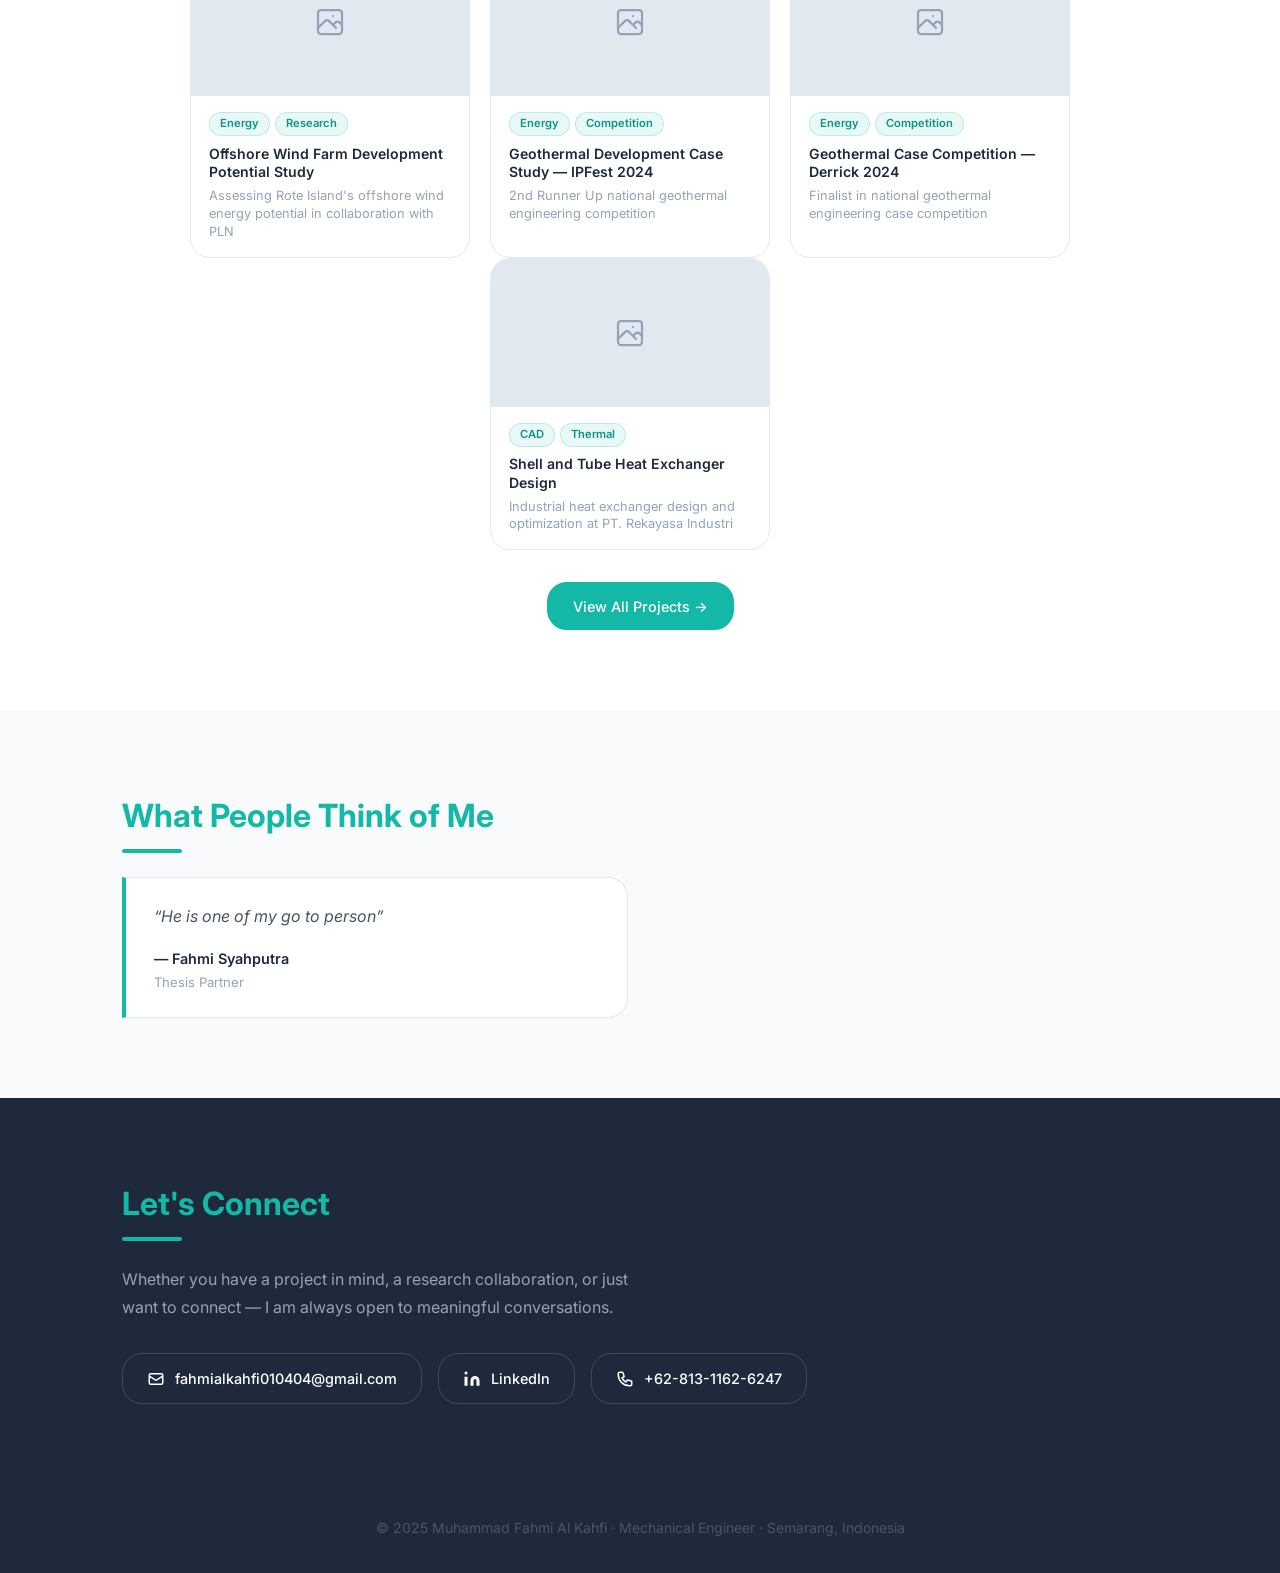
==== commit 29c56d36: "Stable-v2 Bug fixed Add carousel Fetured function" ====
--- a/index.html
+++ b/index.html
@@ -167,7 +167,7 @@
           Academic
           <svg fill="none" stroke="currentColor" viewBox="0 0 24 24"><path stroke-linecap="round" stroke-linejoin="round" stroke-width="2" d="M19 9l-7 7-7-7"/></svg>
         </a>
-        <div class="dropdown">
+        <div class="dropdown dropdown-academic">
           <a href="academic.html#education">Diponegoro University</a>
           <a href="academic.html#research">Mechanical Fluid &amp; Thermal Research Lab</a>
         </div>
@@ -177,7 +177,7 @@
           My Skill
           <svg fill="none" stroke="currentColor" viewBox="0 0 24 24"><path stroke-linecap="round" stroke-linejoin="round" stroke-width="2" d="M19 9l-7 7-7-7"/></svg>
         </a>
-        <div class="dropdown">
+        <div class="dropdown dropdown-skill">
           <a href="skill.html#hard">Hard Skill</a>
           <a href="skill.html#soft">Soft Skill</a>
         </div>
@@ -251,21 +251,8 @@
     <div class="animate">
       <div class="section-title" data-label="index.academicTitle">Academic Background</div>
       <div class="divider"></div>
-      <div class="grid-2">
-        <a href="academic.html#education" class="summary-card">
-          <div class="card-icon">
-            <svg fill="none" stroke="currentColor" viewBox="0 0 24 24"><path stroke-linecap="round" stroke-linejoin="round" stroke-width="2" d="M12 14l9-5-9-5-9 5 9 5z"/><path stroke-linecap="round" stroke-linejoin="round" stroke-width="2" d="M12 14l6.16-3.422a12.083 12.083 0 01.665 6.479A11.952 11.952 0 0012 20.055a11.952 11.952 0 00-6.824-2.998 12.078 12.078 0 01.665-6.479L12 14z"/></svg>
-          </div>
-          <h4>Diponegoro University</h4>
-          <p>Mechanical Engineering degree with focus on fluid dynamics and thermal systems. GPA 3.64/4.00</p>
-        </a>
-        <a href="academic.html#research" class="summary-card">
-          <div class="card-icon">
-            <svg fill="none" stroke="currentColor" viewBox="0 0 24 24"><path stroke-linecap="round" stroke-linejoin="round" stroke-width="2" d="M9.75 17L9 20l-1 1h8l-1-1-.75-3M3 13h18M5 17H3a2 2 0 01-2-2V5a2 2 0 012-2h14a2 2 0 012 2v10a2 2 0 01-2 2h-2"/></svg>
-          </div>
-          <h4>Mechanical Fluid &amp; Thermal Research Lab</h4>
-          <p>Advanced research in computational fluid dynamics and thermal analysis using ANSYS Fluent and ESSS Rocky</p>
-        </a>
+      <div class="carousel-wrap">
+        <div class="carousel-track" id="academic-slider-track"></div>
       </div>
     </div>
   </div>
@@ -309,21 +296,8 @@
     <div class="animate">
       <div class="section-title" data-label="index.experienceTitle">Experience Overview</div>
       <div class="divider"></div>
-      <div class="grid-2">
-        <a href="experience.html#professional" class="summary-card">
-          <div class="card-icon">
-            <svg fill="none" stroke="currentColor" viewBox="0 0 24 24"><path stroke-linecap="round" stroke-linejoin="round" stroke-width="2" d="M21 13.255A23.931 23.931 0 0112 15c-3.183 0-6.22-.62-9-1.745M16 6V4a2 2 0 00-2-2h-4a2 2 0 00-2-2v2m8 0H8m8 0a2 2 0 012 2v6a2 2 0 01-2 2H8a2 2 0 01-2-2V8a2 2 0 012-2"/></svg>
-          </div>
-          <h4>Professional Experiences</h4>
-          <p>Industry experience in mechanical engineering and research projects at PT. Rekayasa Industri, Jakarta</p>
-        </a>
-        <a href="experience.html#organisational" class="summary-card">
-          <div class="card-icon">
-            <svg fill="none" stroke="currentColor" viewBox="0 0 24 24"><path stroke-linecap="round" stroke-linejoin="round" stroke-width="2" d="M17 20h5v-2a3 3 0 00-5.356-1.857M17 20H7m10 0v-2c0-.656-.126-1.283-.356-1.857M7 20H2v-2a3 3 0 015.356-1.857M7 20v-2c0-.656.126-1.283.356-1.857m0 0a5.002 5.002 0 019.288 0M15 7a3 3 0 11-6 0 3 3 0 016 0z"/></svg>
-          </div>
-          <h4>Organisational Experiences</h4>
-          <p>Leadership roles in SPE Undip, HMM Undip, and INCEPTION 2025 — managing national-scale events and teams</p>
-        </a>
+      <div class="carousel-wrap">
+        <div class="carousel-track" id="experience-slider-track"></div>
       </div>
       <div style="margin-top:2rem; text-align:center;">
         <a href="experience.html" class="btn btn-outline">View All Experiences →</a>
@@ -338,33 +312,8 @@
     <div class="animate">
       <div class="section-title" data-label="index.projectsTitle">Featured Projects</div>
       <div class="divider"></div>
-      <div class="grid-2" id="featured-projects-grid">
-        <div class="summary-card">
-          <div class="tag-row" style="margin-bottom:0.75rem;">
-            <span class="tag">Energy</span>
-            <span class="tag">Research</span>
-          </div>
-          <h4>Offshore Wind Farm Development Study</h4>
-          <p style="margin-top:0.4rem;">Assessing Rote Island's offshore wind energy potential in collaboration with PLN — supporting Indonesia's renewable energy goals.</p>
-          <div style="margin-top:1rem;">
-            <a href="project.html" class="link-teal">View Project
-              <svg fill="none" stroke="currentColor" viewBox="0 0 24 24"><path stroke-linecap="round" stroke-linejoin="round" stroke-width="2" d="M17 8l4 4m0 0l-4 4m4-4H3"/></svg>
-            </a>
-          </div>
-        </div>
-        <div class="summary-card">
-          <div class="tag-row" style="margin-bottom:0.75rem;">
-            <span class="tag">Energy</span>
-            <span class="tag">Competition</span>
-          </div>
-          <h4>Geothermal Development — IPFest 2024</h4>
-          <p style="margin-top:0.4rem;">Led team to 2nd Runner Up in the national Geothermal Development Competition — delivering a full resource-to-plant engineering proposal.</p>
-          <div style="margin-top:1rem;">
-            <a href="project.html" class="link-teal">View Project
-              <svg fill="none" stroke="currentColor" viewBox="0 0 24 24"><path stroke-linecap="round" stroke-linejoin="round" stroke-width="2" d="M17 8l4 4m0 0l-4 4m4-4H3"/></svg>
-            </a>
-          </div>
-        </div>
+      <div class="carousel-wrap">
+        <div class="carousel-track" id="project-slider-track"></div>
       </div>
       <div style="margin-top:2rem; text-align:center;">
         <a href="project.html" class="btn btn-primary">View All Projects →</a>
--- a/assets/style.css
+++ b/assets/style.css
@@ -182,6 +182,19 @@
 .dropdown a:first-child { border-radius: var(--radius-md) var(--radius-md) 0 0; }
 .dropdown a:last-child  { border-radius: 0 0 var(--radius-md) var(--radius-md); }
 .nav-item:hover .dropdown { display: block; }
+.dropdown-header {
+  display: block;
+  font-size: 0.72rem;
+  font-weight: 700;
+  color: var(--muted);
+  text-transform: uppercase;
+  letter-spacing: 0.08em;
+  padding: 0.4rem 1.2rem 0.2rem;
+  pointer-events: none;
+  border-top: 1px solid var(--border);
+  margin-top: 0.25rem;
+}
+.dropdown-header:first-child { border-top: none; margin-top: 0; }
 .dropdown a {
   display: block;
   padding: 0.7rem 1.2rem;
@@ -481,6 +494,165 @@
 }
 footer a { color: var(--teal); }
 
+/* =========================================================
+   AUTO-SCROLL CAROUSELS (landing page)
+   ========================================================= */
+@keyframes scroll-left {
+  /* translate3d forces GPU compositing, eliminates sub-pixel jitter */
+  from { transform: translate3d(0, 0, 0); }
+  to   { transform: translate3d(-50%, 0, 0); }
+}
+
+.carousel-wrap {
+  overflow: hidden;
+  position: relative;
+  /* Fade edges for polished look */
+  -webkit-mask-image: linear-gradient(to right, transparent 0%, #000 7%, #000 93%, transparent 100%);
+  mask-image:         linear-gradient(to right, transparent 0%, #000 7%, #000 93%, transparent 100%);
+}
+
+.carousel-track {
+  display: flex;
+  /* NO gap here — margin-right on each card keeps pitch uniform so -50% is exact */
+  width: max-content;
+  animation: scroll-left 40s linear infinite;
+  will-change: transform;
+}
+
+.carousel-track:hover {
+  animation-play-state: paused;
+}
+
+/* ── Academic / Experience slide card ── */
+.slide-card {
+  flex-shrink: 0;
+  width: 260px;
+  margin-right: 1.25rem; /* gap via margin keeps -50% translate mathematically exact */
+  background: var(--white);
+  border: 1px solid var(--border);
+  border-radius: var(--radius-lg);
+  padding: 1.4rem 1.5rem;
+  display: flex;
+  flex-direction: column;
+  gap: 0.45rem;
+  color: inherit;
+  transition: box-shadow var(--transition), transform var(--transition);
+  text-decoration: none;
+}
+.slide-card:hover {
+  box-shadow: var(--shadow-lg);
+  transform: translateY(-3px);
+}
+
+.slide-badge {
+  display: inline-block;
+  padding: 2px 10px;
+  border-radius: 20px;
+  font-size: 0.7rem;
+  font-weight: 600;
+  background: var(--teal-soft);
+  color: var(--teal-dark);
+  border: 1px solid rgba(20,184,166,0.2);
+  width: fit-content;
+  margin-bottom: 0.1rem;
+}
+
+.slide-icon {
+  color: var(--teal);
+  line-height: 1;
+}
+
+.slide-title {
+  font-size: 0.92rem;
+  font-weight: 600;
+  color: var(--dark);
+  line-height: 1.3;
+}
+
+.slide-org {
+  font-size: 0.83rem;
+  color: var(--teal);
+  font-weight: 500;
+}
+
+.slide-sub {
+  font-size: 0.8rem;
+  color: var(--muted);
+  line-height: 1.4;
+}
+
+.slide-period {
+  font-size: 0.76rem;
+  color: var(--muted);
+  margin-top: auto;
+  padding-top: 0.4rem;
+}
+
+/* ── Project slide card ── */
+.slide-proj {
+  flex-shrink: 0;
+  width: 280px;
+  margin-right: 1.25rem; /* gap via margin keeps -50% translate mathematically exact */
+  background: var(--white);
+  border: 1px solid var(--border);
+  border-radius: var(--radius-lg);
+  overflow: hidden;
+  display: flex;
+  flex-direction: column;
+  color: inherit;
+  text-decoration: none;
+  transition: box-shadow var(--transition), transform var(--transition);
+}
+.slide-proj:hover {
+  box-shadow: var(--shadow-lg);
+  transform: translateY(-3px);
+}
+
+.slide-thumb-area {
+  height: 148px;
+  overflow: hidden;
+  background: var(--bg);
+  flex-shrink: 0;
+}
+.slide-thumb-area img {
+  width: 100%;
+  height: 100%;
+  object-fit: cover;
+  display: block;
+}
+.slide-thumb-placeholder {
+  width: 100%;
+  height: 100%;
+  display: flex;
+  align-items: center;
+  justify-content: center;
+  color: var(--muted);
+  background: var(--border);
+}
+.slide-thumb-placeholder svg { width: 36px; height: 36px; }
+
+.slide-body {
+  padding: 1rem 1.1rem;
+  display: flex;
+  flex-direction: column;
+  gap: 0.35rem;
+  flex: 1;
+}
+
+.slide-badges {
+  display: flex;
+  flex-wrap: wrap;
+  gap: 0.35rem;
+  margin-bottom: 0.1rem;
+}
+
+.slide-headline {
+  font-size: 0.88rem;
+  font-weight: 600;
+  color: var(--dark);
+  line-height: 1.3;
+}
+
 /* --- Responsive --- */
 @media (max-width: 900px) {
   .grid-2 { grid-template-columns: 1fr; }
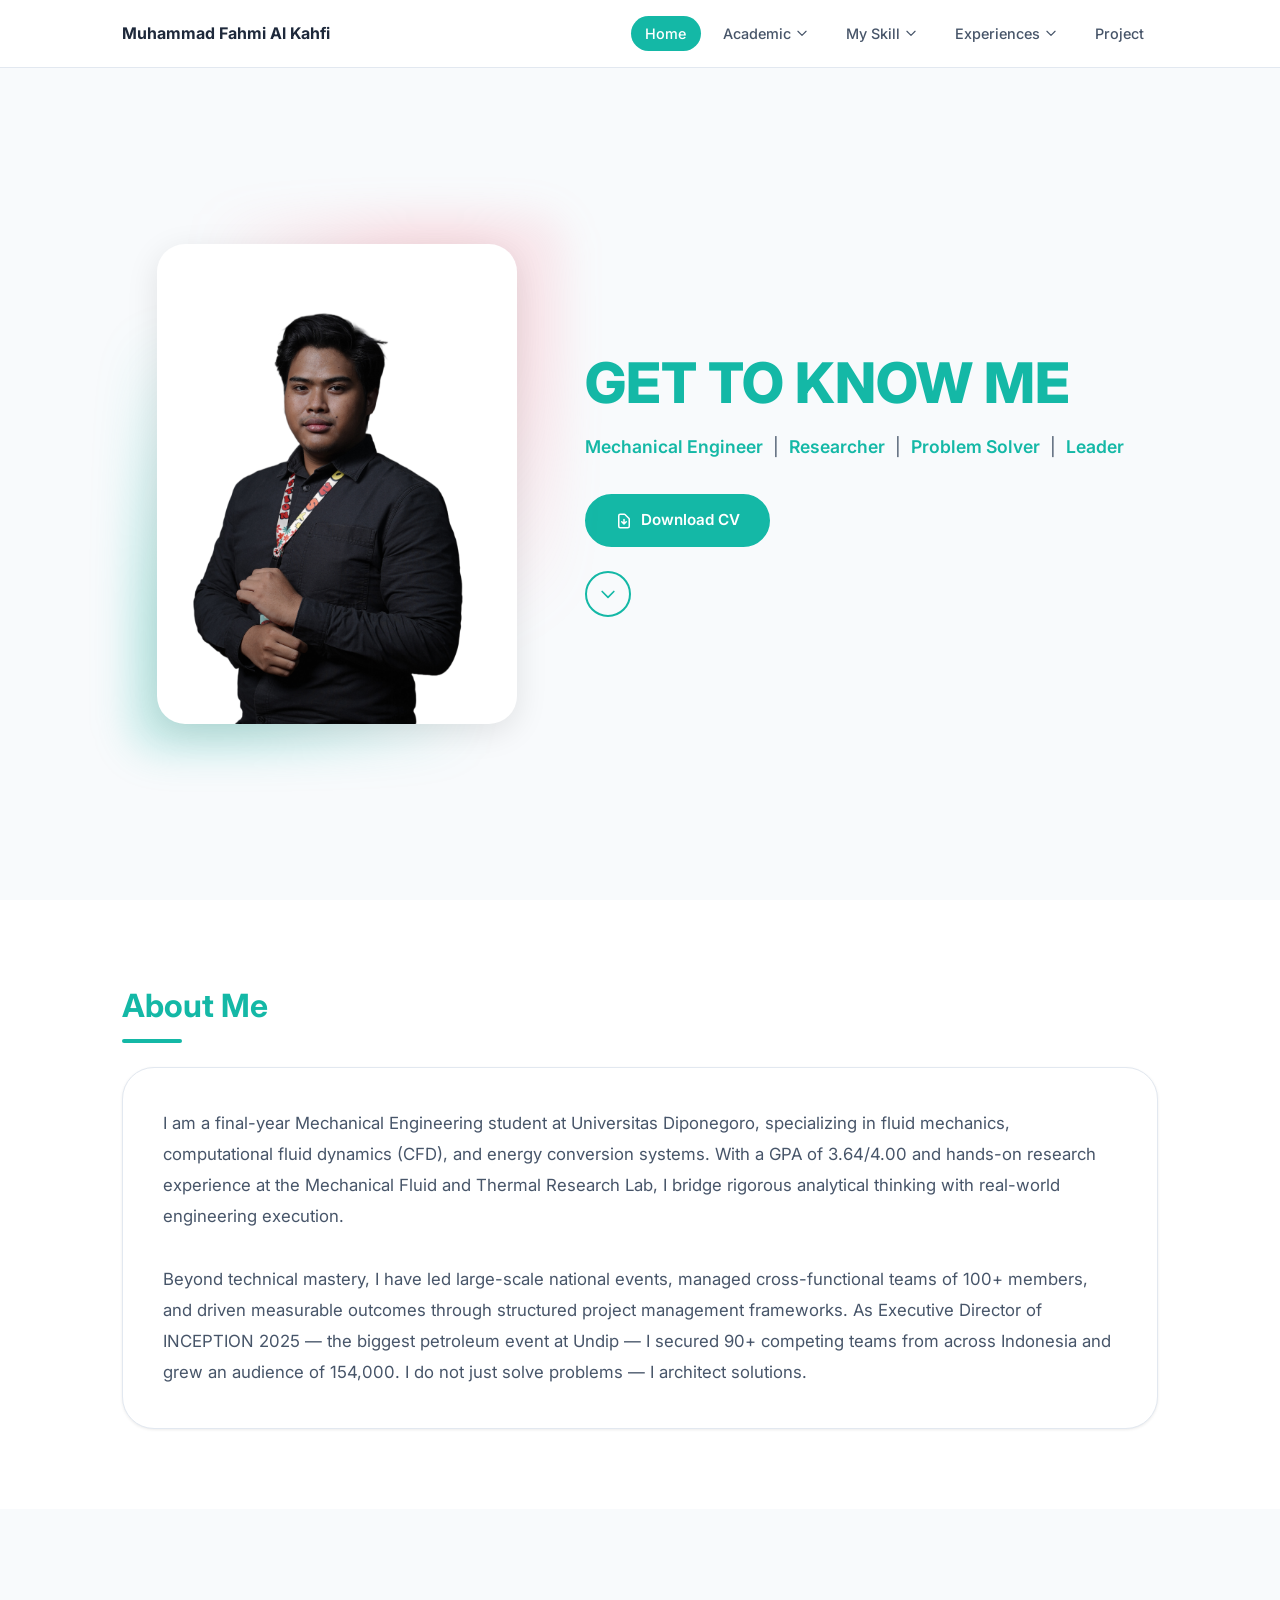
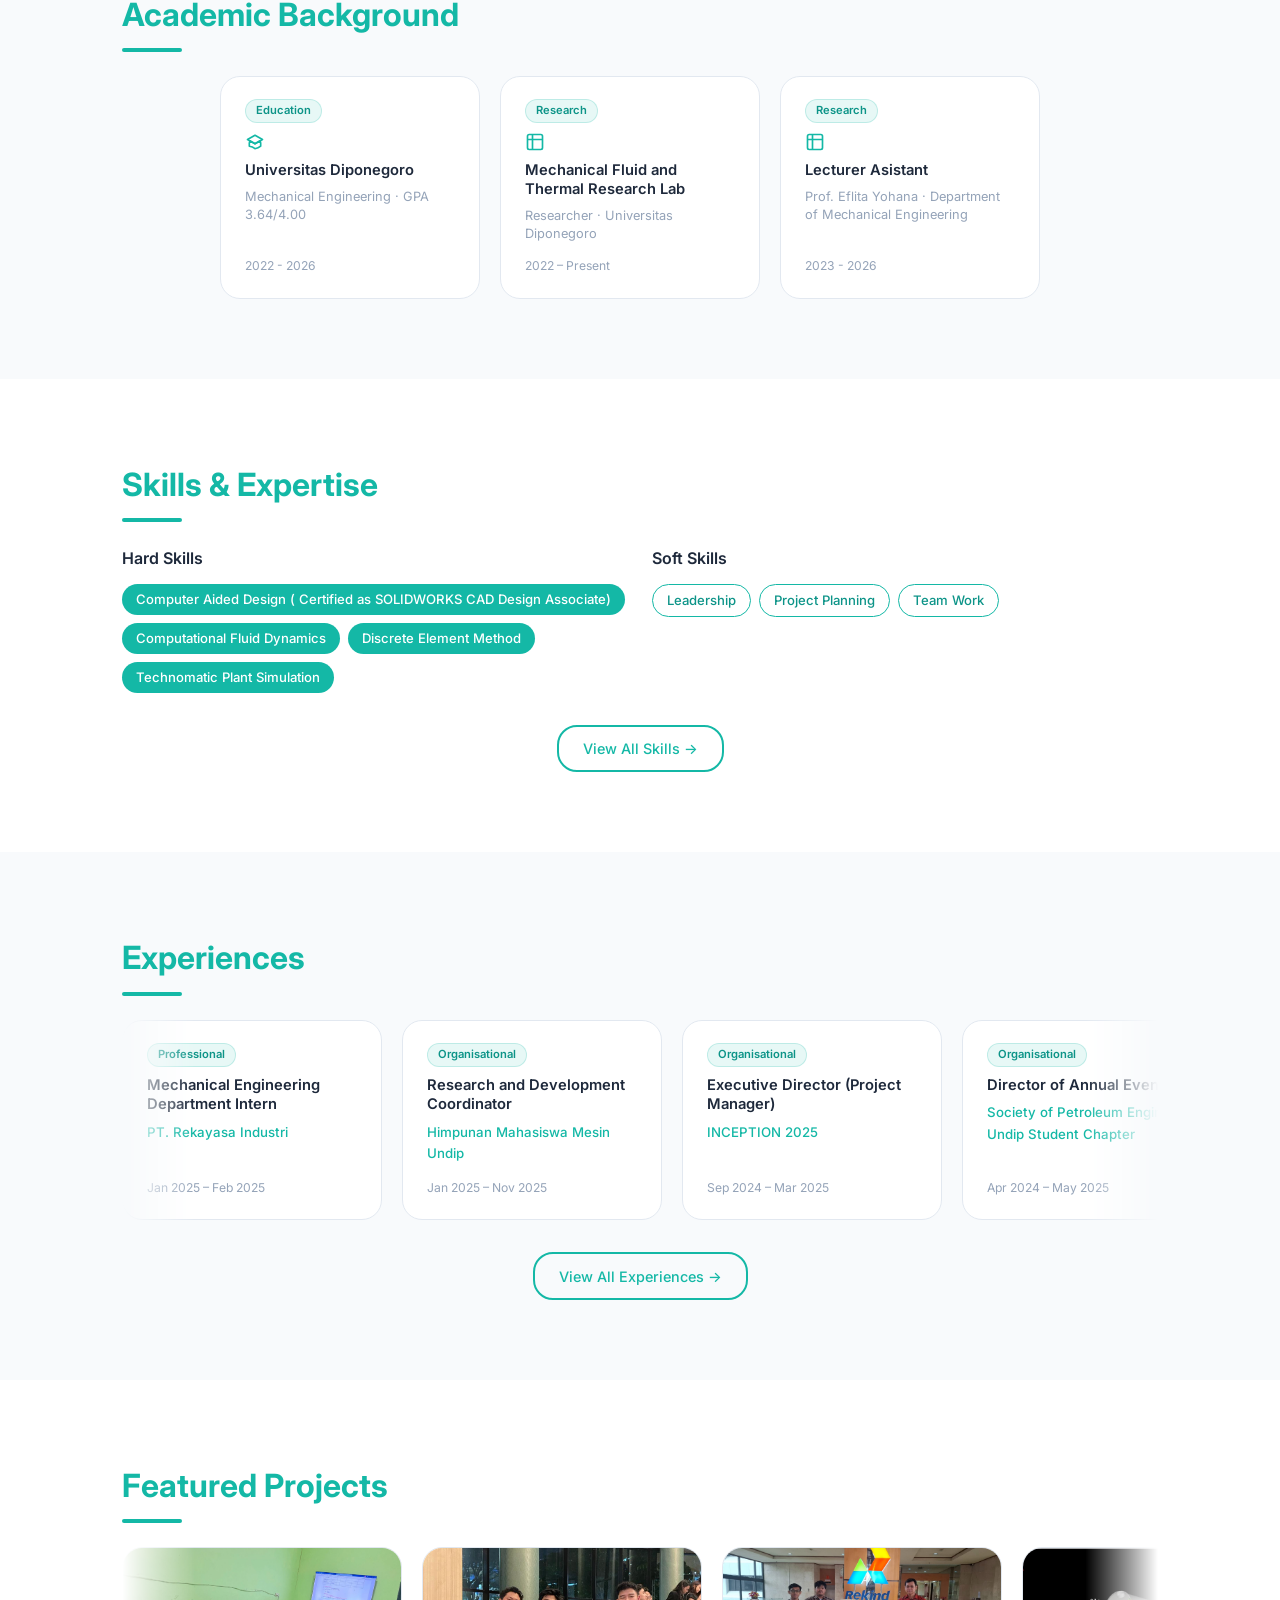
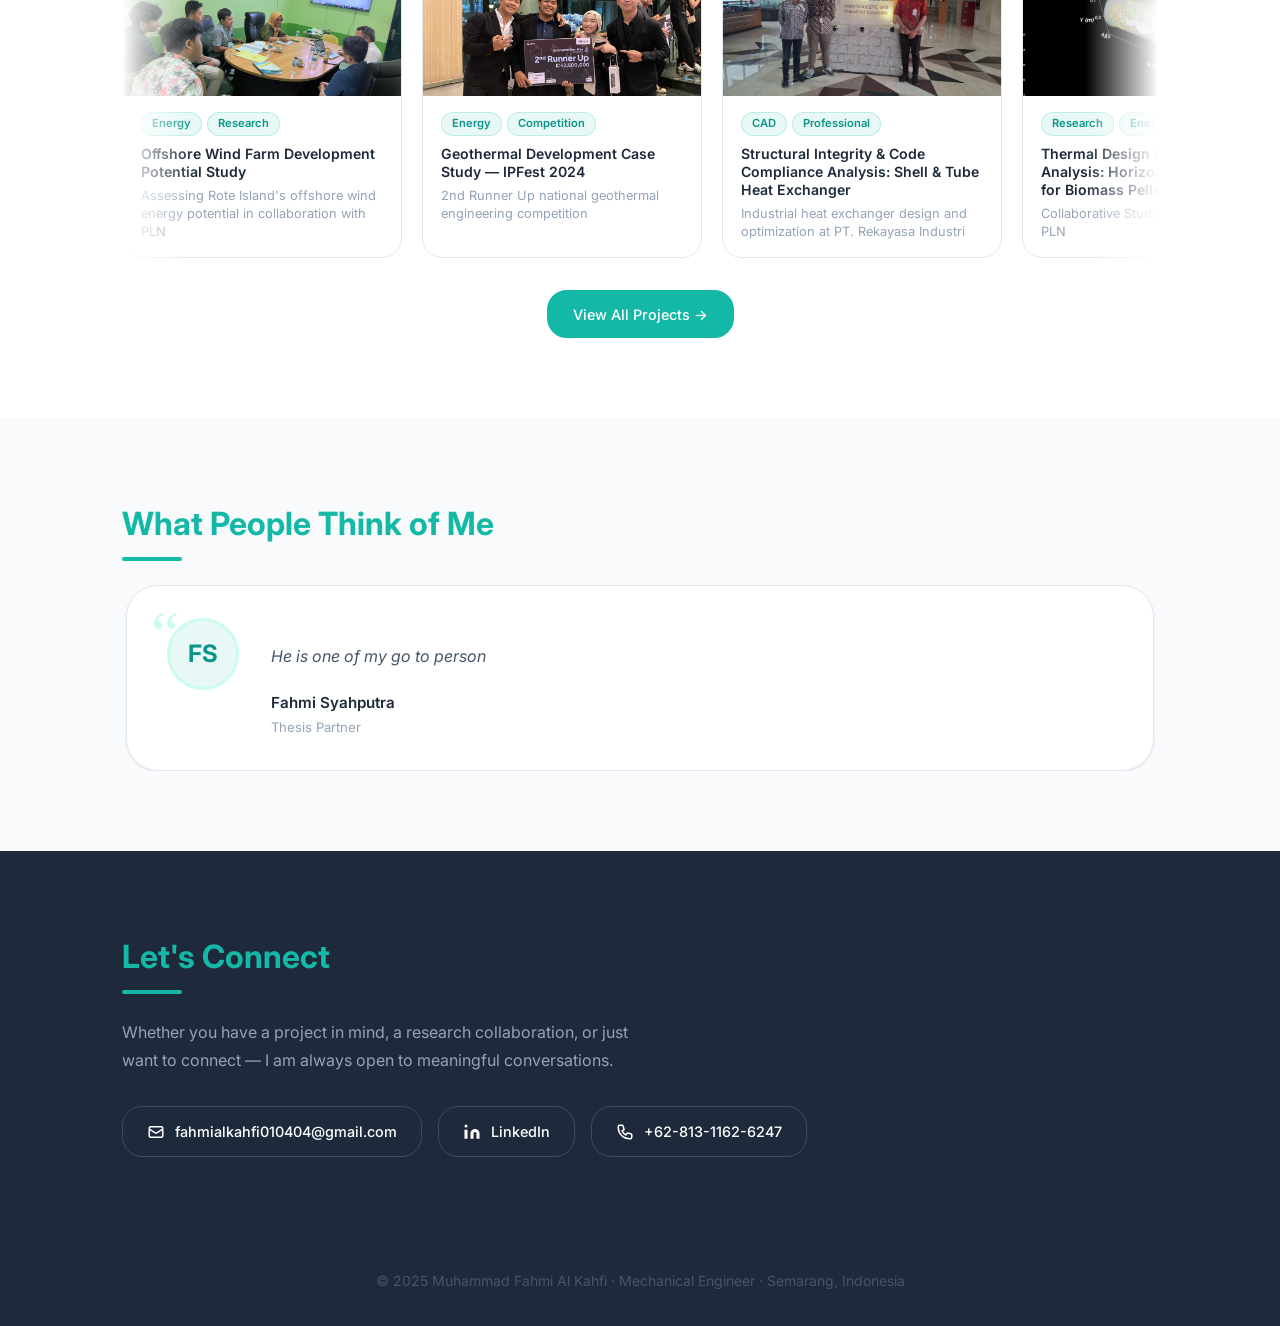
==== commit 8f61e440: "Add files via upload" ====
--- a/index.html
+++ b/index.html
@@ -219,6 +219,10 @@
           <span>Researcher</span> &nbsp;|&nbsp;
           <span>Problem Solver</span>
         </p>
+        <a id="hero-cv-btn" href="#" download class="hero-cv-btn" style="display:none;">
+          <svg fill="none" stroke="currentColor" viewBox="0 0 24 24"><path stroke-linecap="round" stroke-linejoin="round" stroke-width="2" d="M12 10v6m0 0l-3-3m3 3l3-3m2 8H7a2 2 0 01-2-2V5a2 2 0 012-2h5.586a1 1 0 01.707.293l5.414 5.414a1 1 0 01.293.707V19a2 2 0 01-2 2z"/></svg>
+          Download CV
+        </a>
         <button class="btn-scroll" data-scroll="#about" aria-label="Scroll down">
           <svg fill="none" stroke="currentColor" viewBox="0 0 24 24"><path stroke-linecap="round" stroke-linejoin="round" stroke-width="2" d="M19 9l-7 7-7-7"/></svg>
         </button>
@@ -328,16 +332,30 @@
     <div class="animate">
       <div class="section-title" data-label="index.testimonialsTitle">What People Think of Me</div>
       <div class="divider"></div>
-      <div class="grid-2" id="testimonials-grid">
-        <div class="testimonial-card">
-          <p class="testimonial-quote">"Add a testimonial from a colleague, supervisor, or lecturer who has worked with you. Real quotes significantly strengthen credibility with recruiters."</p>
-          <div class="testimonial-author">— Name Here</div>
-          <div class="testimonial-role">Title / Position</div>
-        </div>
-        <div class="testimonial-card">
-          <p class="testimonial-quote">"Another testimonial from someone who has directly observed your technical skills, leadership, or work ethic in action."</p>
-          <div class="testimonial-author">— Name Here</div>
-          <div class="testimonial-role">Title / Position</div>
+      <div class="testi-slider-wrap">
+        <div class="testi-slider">
+          <div class="testi-track" id="testi-track">
+            <!-- Populated by loader.js -->
+            <div class="testi-slide">
+              <div class="testi-card">
+                <div class="testi-avatar">F</div>
+                <div class="testi-body">
+                  <p class="testi-quote">Add testimonials from colleagues, supervisors, or lecturers who have worked with you. Real quotes significantly strengthen credibility with recruiters.</p>
+                  <div class="testi-name">Name Here</div>
+                  <div class="testi-role">Title / Position</div>
+                </div>
+              </div>
+            </div>
+          </div>
+        </div>
+        <div class="testi-controls" id="testi-controls">
+          <button class="testi-btn" id="testi-prev" aria-label="Previous testimonial">
+            <svg fill="none" stroke="currentColor" viewBox="0 0 24 24"><path stroke-linecap="round" stroke-linejoin="round" stroke-width="2" d="M15 19l-7-7 7-7"/></svg>
+          </button>
+          <div class="testi-dots" id="testi-dots"></div>
+          <button class="testi-btn" id="testi-next" aria-label="Next testimonial">
+            <svg fill="none" stroke="currentColor" viewBox="0 0 24 24"><path stroke-linecap="round" stroke-linejoin="round" stroke-width="2" d="M9 5l7 7-7 7"/></svg>
+          </button>
         </div>
       </div>
     </div>
--- a/assets/style.css
+++ b/assets/style.css
@@ -667,3 +667,205 @@
   .nav-toggle { display: block; }
   .dropdown { position: static; box-shadow: none; border: none; padding-left: 1rem; }
 }
+
+
+/* =========================================================
+   HERO — CV DOWNLOAD BUTTON
+   ========================================================= */
+.hero-cv-btn {
+  display: inline-flex;
+  align-items: center;
+  gap: 8px;
+  padding: 0.75rem 1.75rem;
+  border-radius: 40px;
+  background: var(--teal);
+  color: var(--white);
+  font-size: 0.95rem;
+  font-weight: 600;
+  border: 2px solid var(--teal);
+  transition: all var(--transition);
+  text-decoration: none;
+  margin-bottom: 1.5rem;
+}
+.hero-cv-btn:hover {
+  background: var(--teal-dark);
+  border-color: var(--teal-dark);
+  transform: translateY(-2px);
+  box-shadow: var(--shadow-md);
+}
+.hero-cv-btn svg { width: 18px; height: 18px; flex-shrink: 0; }
+
+/* =========================================================
+   TESTIMONIAL SLIDER
+   ========================================================= */
+.testi-slider-wrap { position: relative; }
+.testi-slider { overflow: hidden; }
+.testi-track {
+  display: flex;
+  transition: transform 0.45s cubic-bezier(0.4, 0, 0.2, 1);
+}
+.testi-slide { min-width: 100%; padding: 0 0.25rem; }
+.testi-card {
+  background: var(--white);
+  border: 1px solid var(--border);
+  border-radius: var(--radius-xl);
+  padding: 2rem 2.5rem;
+  display: flex;
+  gap: 2rem;
+  align-items: flex-start;
+  box-shadow: var(--shadow-sm);
+  position: relative;
+}
+.testi-card::before {
+  content: '\201C';
+  position: absolute;
+  top: 1rem; left: 1.5rem;
+  font-size: 4rem;
+  color: var(--teal-light);
+  font-family: Georgia, serif;
+  line-height: 1;
+  pointer-events: none;
+}
+.testi-avatar {
+  width: 72px; height: 72px;
+  border-radius: 50%;
+  flex-shrink: 0;
+  overflow: hidden;
+  background: var(--teal-soft);
+  display: flex; align-items: center; justify-content: center;
+  color: var(--teal-dark);
+  font-size: 1.5rem;
+  font-weight: 700;
+  border: 3px solid var(--teal-light);
+}
+.testi-avatar img { width: 100%; height: 100%; object-fit: cover; }
+.testi-body { flex: 1; }
+.testi-quote {
+  font-size: 1rem;
+  font-style: italic;
+  color: var(--mid);
+  line-height: 1.8;
+  margin-bottom: 1.25rem;
+  padding-top: 1.5rem;
+}
+.testi-name { font-weight: 600; color: var(--dark); font-size: 0.95rem; }
+.testi-role { font-size: 0.82rem; color: var(--muted); margin-top: 2px; }
+.testi-controls {
+  display: flex;
+  align-items: center;
+  justify-content: center;
+  gap: 1rem;
+  margin-top: 1.5rem;
+}
+.testi-btn {
+  width: 40px; height: 40px;
+  border-radius: 50%;
+  border: 1.5px solid var(--border);
+  background: var(--white);
+  display: flex; align-items: center; justify-content: center;
+  color: var(--mid);
+  transition: all var(--transition);
+  flex-shrink: 0;
+  box-shadow: var(--shadow-sm);
+}
+.testi-btn:hover { border-color: var(--teal); color: var(--teal); box-shadow: var(--shadow-md); }
+.testi-btn svg { width: 16px; height: 16px; }
+.testi-dots { display: flex; gap: 0.5rem; align-items: center; }
+.testi-dot {
+  width: 8px; height: 8px;
+  border-radius: 50%;
+  background: var(--border);
+  transition: all 0.3s ease;
+  cursor: pointer;
+  border: none;
+  padding: 0;
+}
+.testi-dot.active { background: var(--teal); width: 24px; border-radius: 4px; }
+@media (max-width: 640px) {
+  .testi-card { flex-direction: column; gap: 1rem; padding: 1.5rem; }
+  .testi-avatar { width: 52px; height: 52px; font-size: 1.1rem; }
+}
+
+/* =========================================================
+   PROJECT IMAGE SWIPER (modal)
+   ========================================================= */
+.modal-swiper {
+  position: relative;
+  border-radius: var(--radius-lg);
+  overflow: hidden;
+  background: #0f172a;
+  margin-bottom: 1.5rem;
+  height: 260px;
+}
+.modal-swiper-track {
+  display: flex;
+  height: 100%;
+  transition: transform 0.4s ease;
+}
+.modal-swiper-slide {
+  min-width: 100%;
+  height: 100%;
+  flex-shrink: 0;
+}
+.modal-swiper-slide img {
+  width: 100%; height: 100%;
+  object-fit: cover;
+  display: block;
+}
+.modal-swiper-placeholder {
+  width: 100%; height: 100%;
+  display: flex; flex-direction: column;
+  align-items: center; justify-content: center;
+  gap: 0.75rem;
+  color: rgba(255,255,255,0.3);
+}
+.modal-swiper-placeholder svg { width: 48px; height: 48px; }
+.modal-swiper-placeholder span { font-size: 0.82rem; }
+.modal-swiper-btn {
+  position: absolute;
+  top: 50%; transform: translateY(-50%);
+  width: 36px; height: 36px;
+  border-radius: 50%;
+  background: rgba(0,0,0,0.45);
+  border: none;
+  color: white;
+  display: flex; align-items: center; justify-content: center;
+  cursor: pointer;
+  transition: background 0.2s;
+  z-index: 10;
+}
+.modal-swiper-btn:hover { background: rgba(0,0,0,0.7); }
+.modal-swiper-btn svg { width: 16px; height: 16px; }
+.modal-swiper-prev { left: 0.75rem; }
+.modal-swiper-next { right: 0.75rem; }
+.modal-swiper-counter {
+  position: absolute;
+  bottom: 0.75rem; right: 0.75rem;
+  background: rgba(0,0,0,0.5);
+  color: white;
+  font-size: 0.72rem;
+  padding: 3px 10px;
+  border-radius: 20px;
+}
+
+/* =========================================================
+   EXPAND PANEL IMAGES (Academic & Experience)
+   ========================================================= */
+.panel-img-row {
+  display: flex;
+  gap: 0.75rem;
+  overflow-x: auto;
+  padding: 0.75rem 0 0.25rem;
+  scroll-snap-type: x mandatory;
+}
+.panel-img-row::-webkit-scrollbar { height: 3px; }
+.panel-img-row::-webkit-scrollbar-track { background: var(--border); }
+.panel-img-row::-webkit-scrollbar-thumb { background: var(--teal); border-radius: 2px; }
+.panel-img-row img {
+  width: 160px; height: 110px;
+  object-fit: cover;
+  border-radius: var(--radius-sm);
+  flex-shrink: 0;
+  scroll-snap-align: start;
+  border: 1px solid var(--border);
+}
